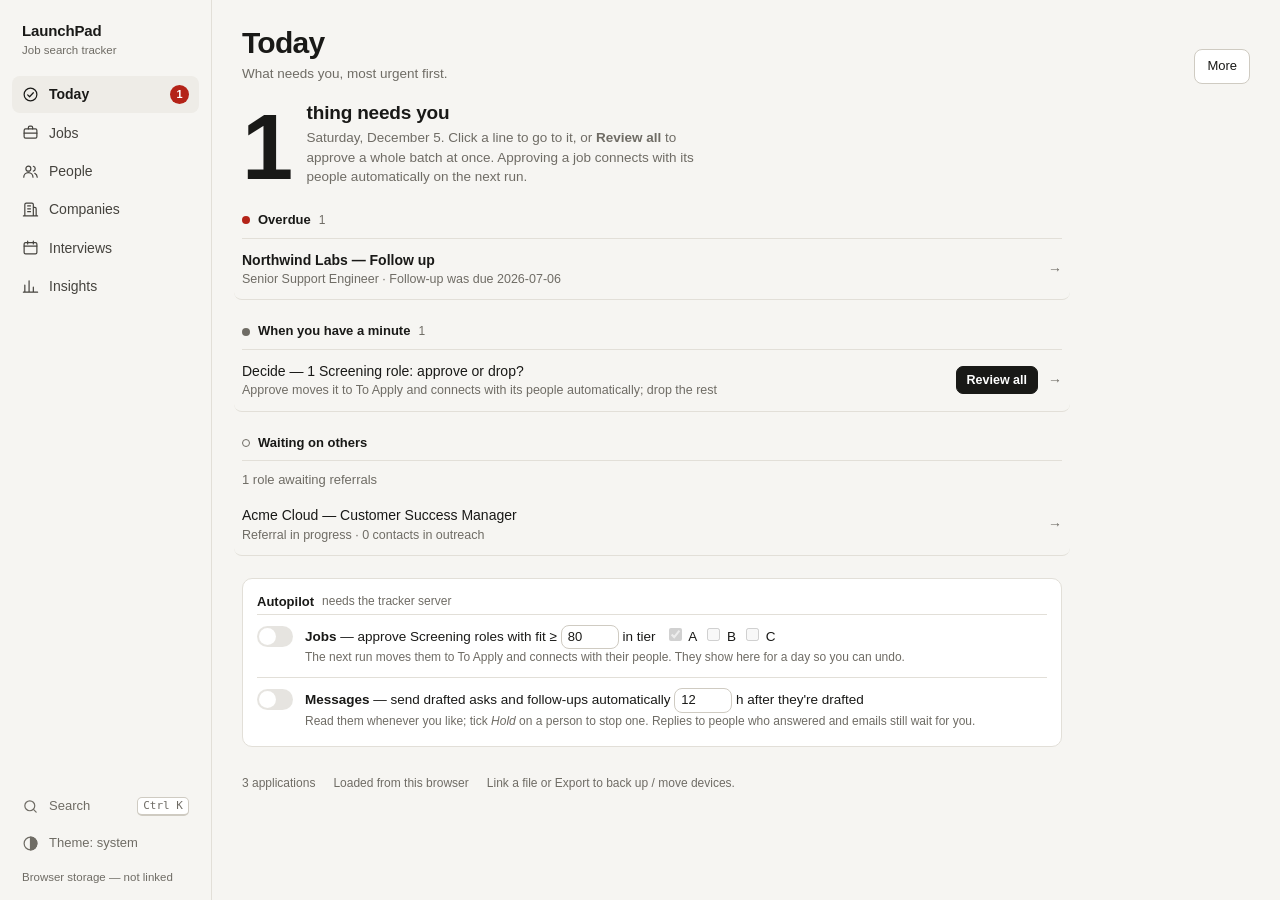
==== LaunchPad App/index.html @ 023d769c "LaunchPad: a job search command center A tracker for roles, people, companies and interviews that ru" ====
<!DOCTYPE html>
<html lang="en">
<head>
<meta charset="UTF-8">
<meta name="viewport" content="width=device-width, initial-scale=1.0, viewport-fit=cover">
<title>LaunchPad</title>
<script>/* Apply a chosen theme before the first paint; no choice means follow the system. */
try{var t=localStorage.getItem('launchpad_theme');if(t==='light'||t==='dark')document.documentElement.dataset.theme=t;}catch(e){}</script>
<link rel="stylesheet" href="app.css">
</head>
<body>
<div class="app">
<nav class="rail" aria-label="Screens">
  <div class="brand">LaunchPad<small>Job search tracker</small></div>
  <button class="navbtn" id="dm" onclick="setDataset('move')"><svg viewBox="0 0 24 24" aria-hidden="true"><circle cx="12" cy="12" r="9"/><path d="M8 12.5l2.7 2.7L16 9.5"/></svg><span class="lbl">Today</span><span class="navbadge" id="dmn"></span></button>
  <button class="navbtn" id="dj" onclick="setDataset('jobs')"><svg viewBox="0 0 24 24" aria-hidden="true"><rect x="3" y="7" width="18" height="13" rx="2"/><path d="M9 7V5a2 2 0 0 1 2-2h2a2 2 0 0 1 2 2v2M3 13h18"/></svg><span class="lbl">Jobs</span></button>
  <button class="navbtn" id="dp" onclick="setDataset('people')"><svg viewBox="0 0 24 24" aria-hidden="true"><circle cx="9" cy="8" r="3.5"/><path d="M2.5 20a6.5 6.5 0 0 1 13 0M16 4.6a3.5 3.5 0 0 1 0 6.8M18 14.5a6.5 6.5 0 0 1 3.5 5.5"/></svg><span class="lbl">People</span></button>
  <button class="navbtn" id="dc" onclick="setDataset('companies')"><svg viewBox="0 0 24 24" aria-hidden="true"><path d="M4 21V5a2 2 0 0 1 2-2h8a2 2 0 0 1 2 2v16M16 9h2a2 2 0 0 1 2 2v10M2 21h20M8 7h4M8 11h4M8 15h4"/></svg><span class="lbl">Companies</span></button>
  <button class="navbtn" id="dv" onclick="setDataset('interviews')"><svg viewBox="0 0 24 24" aria-hidden="true"><rect x="3" y="5" width="18" height="16" rx="2"/><path d="M3 10h18M8 3v4M16 3v4"/></svg><span class="lbl">Interviews</span></button>
  <button class="navbtn" id="di" onclick="setDataset('insights')"><svg viewBox="0 0 24 24" aria-hidden="true"><path d="M4 20V10M10 20V4M16 20v-7M22 20H2"/></svg><span class="lbl">Insights</span></button>
  <div class="railfoot">
    <button class="navbtn" onclick="Screens.openPalette()" title="Search jobs, people and companies, or run a command"><svg viewBox="0 0 24 24" aria-hidden="true"><circle cx="11" cy="11" r="7"/><path d="M20 20l-3.5-3.5"/></svg><span class="lbl">Search</span><kbd id="palkey">Ctrl K</kbd></button>
    <button class="navbtn" onclick="cycleTheme()" title="Switch between system, light and dark"><svg viewBox="0 0 24 24" aria-hidden="true"><circle cx="12" cy="12" r="9"/><path d="M12 3v18a9 9 0 0 0 0-18z" fill="currentColor"/></svg><span class="lbl" data-themelbl>Theme: system</span></button>
    <span id="filestat" class="filechip">Browser storage</span>
  </div>
</nav>
<main class="main">
  <header class="top">
    <div><h1 id="ptitle">Jobs</h1><p class="psub" id="psub"></p></div>
    <span class="spacer"></span>
    <div class="topact">
      <div class="seg" id="viewseg"><button id="vb" class="on" onclick="setView('board')">Board</button><button id="vt" onclick="setView('table')">Table</button></div>
      <button class="btn primary" id="btnAdd" onclick="addClicked()">+ Add job</button>
      <span class="menuwrap" id="morewrap"><button class="btn" id="btnMore" type="button" aria-haspopup="true">More</button>
        <div class="menu" id="moremenu">
          <button class="btn" onclick="Screens.openPalette()">Search everything</button>
          <button class="btn" onclick="cycleTheme()" data-themelbl>Theme: system</button>
          <button class="btn" id="btnExport" onclick="exportJSON()">Export jobs (JSON)</button>
          <button class="btn" id="btnImport" onclick="document.getElementById('imp').click()">Import jobs (JSON)</button>
          <button class="btn" id="btnCsv" onclick="exportCSV()">Export jobs (CSV)</button>
          <button class="btn" id="btnOpen" onclick="linkOpen()" style="display:none">Open file</button>
          <button class="btn" id="btnSaveAs" onclick="linkNew()" style="display:none">Save As file</button>
          <button class="btn" id="btnUnlink" onclick="unlinkFile()" style="display:none">Unlink</button>
          <button class="btn" id="btnReconnect" onclick="reconnect()" style="display:none">Reconnect</button>
        </div></span>
      <input type="file" id="imp" accept="application/json" class="hidden" onchange="importJSON(event)">
    </div>
  </header>
  <div class="kpis" id="kpis"></div>
  <div class="controls" id="controls">
    <input type="search" id="q" placeholder="Search company, role, notes…" oninput="render()">
    <select id="sf" onchange="render()"><option value="">All statuses</option></select>
    <label class="chk" id="lblHide"><input type="checkbox" id="sc" onchange="render()"> Hide closed &amp; won't-apply</label>
    <span class="colwrap" id="colwrap"><button class="btn" id="btnCols" type="button">Columns ▾</button><div class="colmenu" id="colmenu"></div></span>
  </div>
  <div id="ymove" class="view hidden"></div>
  <div id="board" class="view board"></div>
  <div id="table" class="view hidden"></div>
  <div id="people" class="view hidden"></div>
  <div id="companies" class="view hidden"></div>
  <div id="interviews" class="view hidden"></div>
  <div id="insights" class="view hidden"></div>
  <footer id="foot"></footer>
</main>
</div>

<!-- Job panel: details and actions for one job (filled by screens.js). -->
<div class="modal" id="jdrawer"><div class="sheet" id="jsheet"></div></div>

<div class="modal" id="modal">
  <div class="sheet">
    <div class="dhead"><div class="dt"><h2 id="mtitle">Edit job</h2></div><button class="xbtn" type="button" onclick="closeEdit()" aria-label="Close">×</button></div>
    <div class="grid" style="margin-top:14px">
      <div class="field"><label>Company *</label><input id="f_company"></div>
      <div class="field"><label>Role / Title</label><input id="f_role"></div>
      <div class="field"><label>Status</label><select id="f_status"></select></div>
      <div class="field"><label>Tier</label><select id="f_tier"><option value=""></option><option value="A">A — primary fit</option><option value="B">B — stretch</option><option value="C">C — strong IC target</option></select></div>
      <div class="field"><label>Arrangement</label><select id="f_arrangement"><option>Remote</option><option>Hybrid</option><option>Onsite</option><option value=""></option></select></div>
      <div class="field"><label>Location</label><input id="f_location"></div>
      <div class="field"><label>Salary range</label><input id="f_salary"></div>
      <div class="field"><label>Excitement (1–5)</label><select id="f_excitement"><option value=""></option><option>1</option><option>2</option><option>3</option><option>4</option><option>5</option></select></div>
      <div class="field"><label>Date applied</label><input id="f_dateApplied" type="date"></div>
      <div class="field"><label>Next follow-up</label><input id="f_nextFollowup" type="date"></div>
      <div class="field"><label>Last contact</label><input id="f_lastContact" type="date"></div>
      <div class="field"><label>Contact / recruiter</label><input id="f_contact"></div>
      <div class="field"><label>Resume version</label><input id="f_resumeVersion"></div>
      <div class="field"><label>Cover letter?</label><select id="f_coverLetter"><option value=""></option><option>Yes</option><option>No</option><option>N/A</option></select></div>
      <div class="field"><label>Source</label><input id="f_source"></div>
      <div class="field full"><label>Posting URL</label><input id="f_url" placeholder="https://…"></div>
      <div class="field full"><label>Notes</label><textarea id="f_notes"></textarea></div>
      <div class="field full"><label>Documents</label>
        <div class="docrow" id="docctrl"></div>
        <input id="f_resumeLink" placeholder="Résumé link or file path (optional)">
        <input id="f_coverLink" placeholder="Cover letter link or file path (optional)" style="margin-top:8px">
      </div>
    </div>
    <div class="foot">
      <button class="btn danger" id="delbtn" onclick="deleteCurrent()">Delete</button>
      <div style="display:flex;gap:8px">
        <button class="btn" onclick="closeEdit()">Cancel</button>
        <button class="btn primary" onclick="saveEdit()">Save</button>
      </div>
    </div>
  </div>
</div>

<div id="pal"><div class="palbox"><input id="palq" placeholder="Search jobs, people, companies, or type a command" autocomplete="off" aria-label="Search">
  <div class="pallist" id="pallist"></div>
  <div class="palfoot"><span><kbd>↑</kbd> <kbd>↓</kbd> move</span><span><kbd>Enter</kbd> open</span><span><kbd>Esc</kbd> close</span></div></div></div>

<script>
/* Requests to our own server always use a clean address. If the page was opened with the login
   in the URL (https://user:password@host/), browsers refuse relative fetches outright, which
   used to drop the page silently into browser-only mode with the demo rows. */
(function(){
  const base=location.origin+location.pathname.replace(/[^/]*$/,'');
  const nativeFetch=window.fetch.bind(window);
  window.fetch=(url,opts)=>nativeFetch(typeof url==='string'&&!/^[a-z][a-z0-9+.-]*:/i.test(url)&&!url.startsWith('/')?base+url:url,opts);
})();
const SEED = [
  {
    "id": "demo-1",
    "company": "Acme Cloud",
    "role": "Customer Success Manager",
    "location": "Remote (US)",
    "arrangement": "Remote",
    "url": "https://example.com/jobs/acme-csm",
    "salary": "$120–150k",
    "excitement": "4",
    "status": "To Apply",
    "dateApplied": "",
    "nextFollowup": "",
    "lastContact": "",
    "contact": "",
    "source": "Demo data",
    "resumeVersion": "",
    "coverLetter": "",
    "notes": "Demo row — edit or delete me. Add your own with + Add."
  },
  {
    "id": "demo-2",
    "company": "Northwind Labs",
    "role": "Senior Support Engineer",
    "location": "Remote (US)",
    "arrangement": "Remote",
    "url": "https://example.com/jobs/northwind-sse",
    "salary": "$130–160k",
    "excitement": "5",
    "status": "Applied",
    "dateApplied": "2026-06-25",
    "nextFollowup": "2026-07-06",
    "lastContact": "2026-06-25",
    "contact": "recruiting@example.com",
    "source": "Demo data",
    "resumeVersion": "v2",
    "coverLetter": "Yes",
    "notes": "Demo row — shows how an applied role looks."
  },
  {
    "id": "demo-3",
    "company": "Globex",
    "role": "Director of Support",
    "location": "Hybrid — Denver, CO",
    "arrangement": "Hybrid",
    "url": "https://example.com/jobs/globex-dos",
    "salary": "$160–190k",
    "excitement": "3",
    "status": "Screening",
    "dateApplied": "",
    "nextFollowup": "",
    "lastContact": "",
    "contact": "",
    "source": "Demo data",
    "resumeVersion": "",
    "coverLetter": "",
    "notes": "Demo row — new finds land in Screening."
  }
];
const KEY = 'launchpad_v1';

const STAGES=[
 {key:'Screening',    match:['Screening','Researching'],            primary:'Screening'},
 {key:'To Apply',     match:['To Apply'],                           primary:'To Apply'},
 {key:'Applied',      match:['Applied'],                            primary:'Applied'},
 {key:'Phone Screen', match:['Phone Screen'],                       primary:'Phone Screen'},
 {key:'Interviewing', match:['Interviewing','Take-home','Final Round'], primary:'Interviewing'},
 {key:'Offer',        match:['Offer','Accepted'],                   primary:'Offer'},
 {key:'Closed',       match:['Rejected','Withdrawn','Ghosted'],     primary:'Rejected', hide:true},
 {key:"Won't Apply",  match:["Won't Apply"],                        primary:"Won't Apply", hide:true},
];
const ALL_STATUSES=['Researching','Screening','To Apply','Applied','Phone Screen','Interviewing','Take-home','Final Round','Offer','Accepted','Rejected','Withdrawn','Ghosted',"Won't Apply"];
const TONE={"Researching":"grey","Screening":"grey","To Apply":"amber","Applied":"blue","Phone Screen":"blue","Interviewing":"violet","Take-home":"violet","Final Round":"violet","Offer":"green","Accepted":"green","Rejected":"red","Withdrawn":"grey","Ghosted":"grey","Won't Apply":"grey"};
const HIDDEN=['Rejected','Withdrawn','Ghosted',"Won't Apply"];
const today=new Date().toISOString().slice(0,10);
// Closed cards get a dateClosed (cleanup.py archives them 30 days later); reopening clears it.
function stampClosed(a){if(!a)return;
  if(HIDDEN.includes(a.status)){if(!a.dateClosed)a.dateClosed=today;}
  else{delete a.dateClosed;delete a.autoClosed;}}
function stampApplied(a){ // when a card lands in Applied, stamp the date + a 7-day follow-up
  if(!a||a.status!=='Applied')return;
  if(!a.dateApplied)a.dateApplied=today;
  if(!a.nextFollowup){const d=new Date(a.dateApplied+'T12:00:00');d.setDate(d.getDate()+7);a.nextFollowup=d.toISOString().slice(0,10);}
}

let state={apps:[]};
let view='board', dataset='jobs', sortKey=null, sortDir=1, editingId=null;
let companyOpen=''; // the company page shown on Companies, or '' for the list
let editFrom=null;  // the job panel to return to when the form closes
let collapsedCols=new Set(), hiddenCols=new Set();
function loadColPrefs(){
  try{collapsedCols=new Set(JSON.parse(localStorage.getItem('launchpad_collapsed_cols')||'[]'));}catch(e){collapsedCols=new Set();}
  try{hiddenCols=new Set(JSON.parse(localStorage.getItem('launchpad_hidden_cols')||'[]'));}catch(e){hiddenCols=new Set();}
}
function saveColPrefs(){try{localStorage.setItem('launchpad_collapsed_cols',JSON.stringify([...collapsedCols]));localStorage.setItem('launchpad_hidden_cols',JSON.stringify([...hiddenCols]));}catch(e){}}
function toggleCollapse(key){if(collapsedCols.has(key))collapsedCols.delete(key);else collapsedCols.add(key);saveColPrefs();renderBoard(visible(state.apps));}
function toggleHidden(key){if(hiddenCols.has(key))hiddenCols.delete(key);else hiddenCols.add(key);saveColPrefs();render();}
function resetCols(){collapsedCols.clear();hiddenCols.clear();saveColPrefs();buildColMenu();render();}
function buildColMenu(){
  const m=document.getElementById('colmenu');if(!m)return;
  let h='<div class="cm-hint">Show / hide columns</div>';
  STAGES.forEach((s,i)=>{const shown=!hiddenCols.has(s.key);
    h+=`<label class="cm-row"><input type="checkbox" ${shown?'checked':''} data-vis="${i}"><span style="flex:1">${esc(s.key)}</span></label>`;});
  h+='<div class="cm-foot"><span class="minibtn" id="cmReset">Reset columns</span><span class="minibtn" id="cmClose">Done</span></div>';
  m.innerHTML=h;
  m.querySelectorAll('input[data-vis]').forEach(cb=>cb.addEventListener('change',()=>toggleHidden(STAGES[+cb.dataset.vis].key)));
  document.getElementById('cmReset').addEventListener('click',resetCols);
  document.getElementById('cmClose').addEventListener('click',()=>m.classList.remove('show'));
}

function uid(){return 'app-'+Date.now().toString(36)+Math.random().toString(36).slice(2,6);}
function load(){
  let raw=null; try{raw=localStorage.getItem(KEY);}catch(e){}
  if(raw){try{state.apps=JSON.parse(raw);}catch(e){state.apps=structuredClone(SEED);}}
  else{state.apps=structuredClone(SEED);}
  state.apps.forEach(a=>{if(!a.id)a.id=uid();});
}
function cacheLocal(){try{localStorage.setItem(KEY,JSON.stringify(state.apps));}catch(e){}}
let jobsSavedAt=null; // shown in the footer; only a real save updates it
function save(){cacheLocal();jobsSavedAt=new Date();stamp();if(serverMode){persistServer();}else{persistFile();}}
function stamp(){const f=document.getElementById('foot');const n=state.apps.length;
  const target=serverMode?'data.json':usingFile&&fileHandle?fileHandle.name:'this browser';
  const where=jobsSavedAt?`Saved to ${target} · ${jobsSavedAt.toLocaleString()}`:`Loaded from ${target}`;
  const tip=serverMode?'Server owns the file · rolling backups in Data/backups/.':usingFile?'Backed by a file on disk.':'Link a file or Export to back up / move devices.';
  f.innerHTML=`<span>${n} application${n===1?'':'s'}</span><span>${where}</span><span>${tip}</span>`;}

/* ---------- Local server sync (server.py) ----------
   When the app is served by server.py, the server owns data.json:
   reads on load, atomic writes on every change, rolling backups.
   Detected via /health; when absent (file://, GitHub Pages) the app
   falls back to the File System Access API / localStorage below. */
let serverMode=false, srvWriting=false, srvPending=false, dataRevision='';
let serverLoadError=''; // set when the tracker server is there but our data couldn't be loaded
async function initServerSync(){
  try{
    const h=await fetch('health',{cache:'no-store'});if(!h.ok)return false;
    const hj=await h.json();if(!hj.ok)return false;
    // From here on a tracker server is definitely there, so a failure is an error to show,
    // never a reason to fall back to the demo rows.
    serverLoadError='could not reach the server';
    const r=await fetch('data.json',{cache:'no-store'});
    if(!r.ok){serverLoadError=r.status===401?'you are signed out; reload to sign in':'the server answered HTTP '+r.status;return false;}
    const data=await r.json();if(!Array.isArray(data)){serverLoadError='the server sent unexpected data';return false;}
    serverLoadError='';
    dataRevision=r.headers.get('X-Data-Revision')||'';
    serverMode=true;state.apps=data;state.apps.forEach(a=>{if(!a.id)a.id=uid();});
    cacheLocal();loadAutopilot();return true;
  }catch(e){return false;}
}
async function persistServer(){
  if(!serverMode)return;
  if(srvWriting){srvPending=true;return;}
  srvWriting=true;
  try{
    const r=await fetch('save',{method:'POST',headers:{'Content-Type':'application/json','X-Base-Revision':dataRevision},body:JSON.stringify(state.apps)});
    const j=await r.json().catch(()=>({}));
    if(r.status===409){
      // Someone else saved first (a Claude run, another tab, or the copy on GitHub).
      srvWriting=false;srvPending=false;
      await reloadFromServer();
      toast('Jobs changed elsewhere (a Claude run or another device?) — reloaded the latest. Please redo your last change.');
      return;
    }
    if(!r.ok)throw new Error('HTTP '+r.status);
    if(j.revision)dataRevision=j.revision;
    if(j.syncWarning)toast('⚠ Saved here, but not yet to GitHub — it will retry on the next save.');
  }catch(e){
    toast('⚠ Save to data.json failed — edits are cached in this browser only. Is the tracker server running?');
  }
  srvWriting=false;
  if(srvPending){srvPending=false;persistServer();}
}
/* Re-read data.json if it changed since we loaded it — on a 409, and when the
   tab comes back into view, so a tab left open picks up a scrub or reply check
   that ran meanwhile (and, on a hosted copy, saves from other devices). */
async function reloadFromServer(){
  if(!serverMode)return;
  try{
    const r=await fetch('data.json',{cache:'no-store'});if(!r.ok)return;
    const rev=r.headers.get('X-Data-Revision')||'';
    if(rev&&rev===dataRevision)return;
    const data=await r.json();if(!Array.isArray(data))return;
    dataRevision=rev;state.apps=data;state.apps.forEach(a=>{if(!a.id)a.id=uid();});
    cacheLocal();initFilters();render();
  }catch(e){}
}
function maybeReloadJobs(){if(serverMode&&!srvWriting&&!srvPending&&!editingId)reloadFromServer();}
document.addEventListener('visibilitychange',()=>{if(document.visibilityState==='visible')maybeReloadJobs();});
window.addEventListener('focus',maybeReloadJobs);
/* The server can open links and show files only on the computer it runs on. On a hosted
   copy (e.g. Render) the browser opens links itself, and documents are downloaded instead. */
const localServer=['localhost','127.0.0.1','[::1]'].includes(location.hostname);
function openExternal(url){
  if(serverMode&&localServer){fetch('open?url='+encodeURIComponent(url)).then(r=>{if(!r.ok)window.open(url,'_blank');}).catch(()=>window.open(url,'_blank'));}
  else{window.open(url,'_blank');}
}
/* In server mode send job links to the default browser (on a hosted copy: a new tab). */
document.addEventListener('click',e=>{
  if(!serverMode)return;
  const a=e.target.closest('a[href^="http"]');
  if(!a)return;
  e.preventDefault();openExternal(a.href);
});

/* ---------- File System Access: durable, portable storage ---------- */
const supportsFS = 'showOpenFilePicker' in window;
const FT=[{description:'Tracker data (JSON)',accept:{'application/json':['.json']}}];
let fileHandle=null, usingFile=false, writing=false, pendingWrite=false, toastT=null;

function idb(){return new Promise((res,rej)=>{const r=indexedDB.open('launchpad_fs',1);r.onupgradeneeded=()=>r.result.createObjectStore('kv');r.onsuccess=()=>res(r.result);r.onerror=()=>rej(r.error);});}
async function idbSet(k,v){const db=await idb();return new Promise((res,rej)=>{const t=db.transaction('kv','readwrite');t.objectStore('kv').put(v,k);t.oncomplete=()=>res();t.onerror=()=>rej(t.error);});}
async function idbGet(k){const db=await idb();return new Promise((res,rej)=>{const t=db.transaction('kv','readonly');const q=t.objectStore('kv').get(k);q.onsuccess=()=>res(q.result);q.onerror=()=>rej(q.error);});}
async function idbDel(k){const db=await idb();return new Promise((res)=>{const t=db.transaction('kv','readwrite');t.objectStore('kv').delete(k);t.oncomplete=()=>res();});}

function toast(msg,ms){let t=document.getElementById('toast');if(!t){t=document.createElement('div');t.id='toast';document.body.appendChild(t);}t.textContent=msg;t.className='show';clearTimeout(toastT);toastT=setTimeout(()=>t.className='',ms||2800);}

async function useHandle(h){fileHandle=h;usingFile=true;try{await idbSet('handle',h);}catch(e){}updateFileStatus();}
async function loadFromFile(){const f=await fileHandle.getFile();const txt=await f.text();
  if(txt.trim()){const data=JSON.parse(txt);if(Array.isArray(data)){state.apps=data;state.apps.forEach(a=>{if(!a.id)a.id=uid();});cacheLocal();}}
  stamp();updateFileStatus();}
async function writeToFile(){if(!fileHandle)return;const w=await fileHandle.createWritable();await w.write(JSON.stringify(state.apps,null,2));await w.close();stamp();updateFileStatus();}
async function persistFile(){if(!usingFile||!fileHandle)return;if(writing){pendingWrite=true;return;}writing=true;
  try{await writeToFile();}catch(e){usingFile=false;updateFileStatus();alert('Lost write access to the data file (permission may have been revoked). Switched to browser storage — use “Open file” to relink.');}
  writing=false;if(pendingWrite){pendingWrite=false;persistFile();}}

async function linkOpen(){try{const [h]=await window.showOpenFilePicker({types:FT,multiple:false});await useHandle(h);await loadFromFile();render();toast('Linked '+h.name+' — changes now save to this file.');}catch(e){if(e.name!=='AbortError')alert('Could not open file: '+e.message);}}
async function linkNew(){try{const h=await window.showSaveFilePicker({suggestedName:'launchpad-data.json',types:FT});await useHandle(h);await writeToFile();render();toast('Created '+h.name+' — changes now save to this file.');}catch(e){if(e.name!=='AbortError')alert('Could not create file: '+e.message);}}
async function unlinkFile(){const n=fileHandle&&fileHandle.name;usingFile=false;fileHandle=null;try{await idbDel('handle');}catch(e){}updateFileStatus();stamp();toast((n||'File')+' unlinked — now using browser storage.');}
async function reconnect(){if(!fileHandle)return;let p='denied';try{p=await fileHandle.requestPermission({mode:'readwrite'});}catch(e){}
  if(p==='granted'){usingFile=true;try{await loadFromFile();render();toast('Reconnected '+fileHandle.name+'.');}catch(e){usingFile=false;}updateFileStatus();}
  else{alert('Permission denied — staying on browser storage.');}}

function updateFileStatus(mode){
  const chip=document.getElementById('filestat');if(!chip)return;
  const bOpen=document.getElementById('btnOpen'),bSave=document.getElementById('btnSaveAs'),bRe=document.getElementById('btnReconnect'),bUn=document.getElementById('btnUnlink');
  if(serverMode){chip.textContent='data.json · synced with the server';chip.className='filechip ok';
    bOpen.style.display='none';bSave.style.display='none';bRe.style.display='none';bUn.style.display='none';return;}
  if(supportsFS){bOpen.style.display='';bSave.style.display='';}
  bRe.style.display='none';bUn.style.display='none';
  if(!supportsFS){chip.textContent='Browser storage (this browser only)';chip.className='filechip';return;}
  if(usingFile&&fileHandle){chip.textContent=fileHandle.name+' · file-synced';chip.className='filechip ok';bUn.style.display='';}
  else if(mode==='needs'&&fileHandle){chip.textContent=fileHandle.name+' · needs reconnect';chip.className='filechip warn';bRe.style.display='';bRe.textContent='Reconnect '+fileHandle.name;}
  else{chip.textContent='Browser storage — not linked';chip.className='filechip';}
}
async function initFileSync(){
  if(!supportsFS){updateFileStatus();return;}
  let h=null;try{h=await idbGet('handle');}catch(e){}
  if(!h){updateFileStatus();return;}
  fileHandle=h;
  let perm='prompt';try{perm=await h.queryPermission({mode:'readwrite'});}catch(e){}
  if(perm==='granted'){usingFile=true;try{await loadFromFile();render();}catch(e){usingFile=false;}updateFileStatus();}
  else{updateFileStatus('needs');}
}

function esc(s){return (s||'').replace(/[&<>"]/g,c=>({"&":"&amp;","<":"&lt;",">":"&gt;","\"":"&quot;"}[c]));}
function pill(s){return `<span class="pill t-${TONE[s]||'grey'}">${esc(s)}</span>`;}
function stageOf(s){for(const st of STAGES){if(st.match.includes(s))return st.key;}return 'Screening';}
function dueClass(d){return d&&d<=today?'due':'';}

// One switch for the screen and, on Jobs and People, one for the layout (Board | Table).
const SCREENS={
  move:['Today','What needs you, most urgent first.'],
  jobs:['Jobs','Every role you are tracking, from first look to offer.'],
  people:['People','Who can refer you, and where each conversation stands.'],
  companies:['Companies','Each company with its roles, its people and the next step.'],
  interviews:['Interviews','Rounds coming up, rounds to schedule, and how past ones went.'],
  insights:['Insights','']};
const NAV=[['dm','move'],['dj','jobs'],['dp','people'],['dc','companies'],['dv','interviews'],['di','insights']];
function applyChrome(){const P=dataset==='people',J=dataset==='jobs',C=dataset==='companies';
  NAV.forEach(([id,d])=>{const b=document.getElementById(id);b.classList.toggle('on',dataset===d);if(dataset===d)b.setAttribute('aria-current','page');else b.removeAttribute('aria-current');});
  document.getElementById('ptitle').textContent=SCREENS[dataset][0];
  document.getElementById('psub').textContent=SCREENS[dataset][1];
  document.title=SCREENS[dataset][0]+' · LaunchPad';
  const show=(id,on)=>document.getElementById(id).classList.toggle('hidden',!on);
  show('ymove',dataset==='move');show('insights',dataset==='insights');show('companies',C);show('interviews',dataset==='interviews');
  show('board',J&&view==='board');show('table',J&&view==='table');show('people',P);
  // Search works on Jobs, People and the Companies list; the other screens are plain pages.
  document.getElementById('controls').style.display=(J||P||(C&&!companyOpen))?'':'none';
  document.getElementById('viewseg').style.display=(J||P)?'':'none';
  document.getElementById('vb').classList.toggle('on',view==='board');document.getElementById('vt').classList.toggle('on',view==='table');
  const showCols=J&&view==='board';const cw=document.getElementById('colwrap');if(cw){cw.style.display=showCols?'':'none';if(!showCols)document.getElementById('colmenu').classList.remove('show');}
  // Job-only controls act on data.json, so they're hidden elsewhere (People has its own stat cards).
  ['kpis','sf','lblHide'].forEach(id=>{document.getElementById(id).style.display=J?'':'none';});
  // Add belongs to the two boards and Interviews; elsewhere `n` and the palette still add a job.
  const add=document.getElementById('btnAdd');add.textContent=P?'+ Add person':dataset==='interviews'?'+ Add interview':'+ Add job';add.style.display=(J||P||dataset==='interviews')?'':'none';
  document.getElementById('q').placeholder=P?'Search people…':C?'Search companies…':'Search company, role, notes…';
  if(!P){stamp();updateFileStatus();}
  writeHash();}
// The URL remembers the screen and its layout (#jobs, #people/table, #companies/<name>…),
// so a refresh, bookmark or new tab opens the same screen. With no hash the tracker opens on Today.
function readHash(){const raw=location.hash.slice(1),i=raw.indexOf('/'),d=i<0?raw:raw.slice(0,i),v=i<0?'':raw.slice(i+1);
  dataset=SCREENS[d]?d:(raw?'jobs':'move');companyOpen='';
  if(dataset==='companies'){try{companyOpen=decodeURIComponent(v);}catch(e){}}
  else view=v==='table'?'table':'board';}
function writeHash(){const tail=dataset==='companies'?(companyOpen?'/'+encodeURIComponent(companyOpen):''):(view==='table'&&(dataset==='jobs'||dataset==='people')?'/table':'');
  const h='#'+dataset+tail;if(location.hash!==h)history.replaceState(null,'',h);}
window.addEventListener('hashchange',()=>{const d=dataset;readHash();const nd=dataset;dataset=d;if(nd!==d)setDataset(nd,true);else{applyChrome();render();}});
function setView(v){view=v;applyChrome();render();}
// Each screen keeps its own search text, so a jobs search doesn't silently filter people.
const searchByDataset={};
function setDataset(d,keepCompany){const q=document.getElementById('q');searchByDataset[dataset]=q.value;if(!keepCompany)companyOpen='';dataset=d;q.value=searchByDataset[d]||'';applyChrome();render();window.scrollTo(0,0);}
function addClicked(){if(dataset==='people'&&window.People)People.openAdd();else if(dataset==='interviews'&&window.Screens)Screens.addInterview();else openEdit(null);}

function initFilters(){const sel=document.getElementById('sf');const cur=sel.value;
  sel.innerHTML='<option value="">All statuses</option>'+ALL_STATUSES.map(s=>`<option ${s===cur?'selected':''}>${s}</option>`).join('');}

function visible(list){const q=document.getElementById('q').value.toLowerCase();const sf=document.getElementById('sf').value;const hide=document.getElementById('sc').checked;
  return list.filter(a=>{
    if(hide&&HIDDEN.includes(a.status))return false;
    if(sf&&a.status!==sf)return false;
    if(q&&!(`${a.company} ${a.role} ${a.notes}`.toLowerCase().includes(q)))return false;
    return true;});}

function kpis(list){const c=s=>list.filter(a=>a.status===s).length;
  const screening=c('Screening')+c('Researching');
  const toapply=c('To Apply');
  const applied=['Applied','Phone Screen','Interviewing','Take-home','Final Round','Offer','Accepted'].reduce((n,s)=>n+c(s),0);
  const inproc=c('Phone Screen')+c('Interviewing')+c('Take-home')+c('Final Round');
  const offers=c('Offer')+c('Accepted');
  const due=list.filter(a=>a.nextFollowup&&a.nextFollowup<=today&&!HIDDEN.includes(a.status)&&a.status!=='Accepted').length;
  const k=[['Tracked',list.length],['Screening',screening],['To apply',toapply],['Applied',applied],['In process',inproc],['Offers',offers],['Follow-ups due',due]];
  document.getElementById('kpis').innerHTML=k.map(x=>`<div class="kpi"><div class="n">${x[1]}</div><div class="l">${x[0]}</div></div>`).join('');}


const TIER_TITLE={A:'Tier A — primary fit',B:'Tier B — stretch (flagged)',C:'Tier C — strong IC target'};
function tierOf(a){return a.tier||((/Tier\s*([ABC])\b/.exec(a.notes||'')||[])[1]||'');}
function tierBadge(a){const t=tierOf(a);return t?`<span class="tierb tier-${t}" title="${TIER_TITLE[t]}">Tier ${t}</span>`:'';}
/* ---------- "Your move" (rules in your-move.js) ---------- */
function ymContacts(){return window.People&&People.list?People.list():[];}
function ymDays(){return window.People&&People.followupDays?People.followupDays():6;}
function ymJob(a){return window.YourMove?YourMove.forJob(a,ymContacts(),today,ymDays(),window.AUTOPILOT):null;}
/* Autopilot switches (Data/autopilot.json via the server). Off until you switch them on. */
window.AUTOPILOT=null;let apRevision='';
async function loadAutopilot(){try{const r=await fetch('autopilot.json',{cache:'no-store'});if(!r.ok)return;
  window.AUTOPILOT=await r.json();apRevision=r.headers.get('X-Autopilot-Revision')||'';render();}catch(e){}}
async function saveAutopilot(){if(!serverMode||!window.AUTOPILOT)return;
  try{const r=await fetch('save-autopilot',{method:'POST',headers:{'Content-Type':'application/json','X-Base-Revision':apRevision},body:JSON.stringify(window.AUTOPILOT)});
    const j=await r.json().catch(()=>({}));
    if(r.status===409){await loadAutopilot();toast('Autopilot settings changed elsewhere — reloaded. Please redo your change.');return;}
    if(!r.ok)throw new Error(j.error||('HTTP '+r.status));
    if(j.revision)apRevision=j.revision;if(j.autopilot)window.AUTOPILOT=j.autopilot;
    toast('Autopilot saved');}
  catch(e){toast('⚠ Could not save autopilot: '+e.message);}
  render();}
function autopilotCard(){const ap=YourMove.autopilot(window.AUTOPILOT),dis=serverMode&&window.AUTOPILOT?'':' disabled';
  const tier=t=>`<label class="aptier"><input type="checkbox" data-ap="tier" value="${t}"${ap.jobs.tiers.includes(t)?' checked':''}${dis}> ${t}</label>`;
  return `<section class="ymsec apcard"><h3>Autopilot <span class="apsub">${dis?'needs the tracker server':'fewer approvals: decide the rule once, veto exceptions'}</span></h3>
  <div class="aprow"><label class="apsw"><input type="checkbox" data-ap="jobs"${ap.jobs.enabled?' checked':''}${dis}><span></span></label>
    <div><strong>Jobs</strong> — approve Screening roles with fit ≥ <input type="number" min="50" max="100" step="5" data-ap="minFit" value="${ap.jobs.minFit}"${dis}> in tier ${tier('A')}${tier('B')}${tier('C')}
    <div class="apsub">The next run moves them to To Apply and connects with their people. They show here for a day so you can undo.</div></div></div>
  <div class="aprow"><label class="apsw"><input type="checkbox" data-ap="messages"${ap.messages.enabled?' checked':''}${dis}><span></span></label>
    <div><strong>Messages</strong> — send drafted asks and follow-ups automatically <input type="number" min="0" max="72" step="1" data-ap="holdHours" value="${ap.messages.holdHours}"${dis}> h after they're drafted
    <div class="apsub">Read them whenever you like; tick <em>Hold</em> on a person to stop one. Replies to people who answered and emails still wait for you.</div></div></div>
  </section>`;}
document.addEventListener('change',e=>{const t=e.target.closest&&e.target.closest('[data-ap]');if(!t||!window.AUTOPILOT)return;
  const ap=window.AUTOPILOT=YourMove.autopilot(window.AUTOPILOT),k=t.dataset.ap;
  if(k==='jobs')ap.jobs.enabled=t.checked;
  else if(k==='messages')ap.messages.enabled=t.checked;
  else if(k==='minFit')ap.jobs.minFit=Math.max(50,Math.min(100,parseInt(t.value)||80));
  else if(k==='holdHours')ap.messages.holdHours=Math.max(0,Math.min(72,parseInt(t.value)||0));
  else if(k==='tier')ap.jobs.tiers=['A','B','C'].filter(x=>x===t.value?t.checked:ap.jobs.tiers.includes(x));
  saveAutopilot();});
/* Bulk review: one list, one click, instead of approving cards one by one. */
let ymOpen='';
function bulkJobs(){return state.apps.filter(a=>(a.status==='Screening'||a.status==='Researching')&&!YourMove.autoApproveJob(a,window.AUTOPILOT))
  .sort((x,y)=>(parseInt(y.fitScore)||0)-(parseInt(x.fitScore)||0));}
function bulkMsgs(){return ymContacts().filter(c=>{const m=YourMove.forContact(c,state.apps,window.AUTOPILOT);return m&&m.verb==='Approve message';});}
function bulkPanel(kind){
  if(kind==='jobs'){const js=bulkJobs(),cs=ymContacts();
    const rows=js.map(a=>{const n=cs.filter(c=>(c.stage==='Found'||c.stage==='Queued')&&((c.appIds||[]).includes(a.id)||(!(c.appIds||[]).length&&c.company===a.company))).length;
      const pre=(parseInt(a.fitScore)||0)>=80||/recommended/i.test(a.notes||'');
      return `<label class="bkrow"><input type="checkbox" data-bk="${a.id}"${pre?' checked':''}><span class="bkmain"><strong>${esc(a.company)}</strong> — ${esc(a.role)} ${tierBadge(a)}
        <span class="bksub">fit ${esc(a.fitScore||'?')} · ${esc(a.location||'')}${n?' · '+n+' to connect':''}${/recommended/i.test(a.notes||'')?' · recommended':''}</span></span></label>`;}).join('');
    return `<div class="bkpanel" data-kind="jobs"><div class="bkbar"><span class="bkall" data-bkall="1">Select all</span> · <span class="bkall" data-bkall="0">none</span></div>${rows}
      <div class="bkbtns"><span class="minibtn go" data-bkdo="approve">✓ Approve selected → To Apply</span><span class="minibtn" data-bkdo="drop">✗ Drop selected</span></div></div>`;}
  const ms=bulkMsgs();
  const rows=ms.map(c=>`<label class="bkrow"><input type="checkbox" data-bk="${esc(c.id)}" checked><span class="bkmain"><strong>${esc(c.name)}</strong> · ${esc(c.company)} <span class="bksub">${esc(c.relation||'')}</span>
    <span class="bkmsg">${esc(c.askMessage)}</span></span></label>`).join('');
  return `<div class="bkpanel" data-kind="msgs"><div class="bkbar"><span class="bkall" data-bkall="1">Select all</span> · <span class="bkall" data-bkall="0">none</span> · untick any you want to hold back</div>${rows}
    <div class="bkbtns"><span class="minibtn go" data-bkdo="approve">✓ Approve selected messages</span></div></div>`;}
function bulkDo(panel,action){const ids=[...panel.querySelectorAll('[data-bk]:checked')].map(x=>x.dataset.bk);
  if(!ids.length){toast('Nothing selected');return;}
  if(panel.dataset.kind==='jobs'){const to=action==='approve'?'To Apply':"Won't Apply";
    ids.forEach(id=>{const a=state.apps.find(x=>x.id===id);if(a){a.status=to;stampApplied(a);stampClosed(a);}});
    save();ymOpen='';render();
    toast(ids.length+(ids.length===1?' role':' roles')+' → '+to+(to==='To Apply'?' · their people get connection requests on the next run':''));return;}
  let n=0;ymContacts().forEach(c=>{if(ids.includes(c.id)&&window.PeopleCore&&PeopleCore.canApproveAsk(c)){c.askApproved=true;n++;}});
  if(window.People&&People.commit)People.commit();ymOpen='';render();
  toast(n+(n===1?' message':' messages')+' approved · they go out on the next run');}
document.addEventListener('click',e=>{const t=e.target;if(!t.closest)return;
  const open=t.closest('[data-bkopen]');if(open){e.stopPropagation();ymOpen=ymOpen===open.dataset.bkopen?'':open.dataset.bkopen;renderYourMove();return;}
  const all=t.closest('[data-bkall]');if(all){all.closest('.bkpanel').querySelectorAll('[data-bk]').forEach(x=>x.checked=all.dataset.bkall==='1');return;}
  const d=t.closest('[data-bkdo]');if(d)bulkDo(d.closest('.bkpanel'),d.dataset.bkdo);},true);
function ymChip(m){if(!m)return '';return `<span class="ym ym-${m.level}" title="${esc(m.why)}">${esc(m.verb)}</span>`;}
// Count badge on the Today button (red + amber items only).
function ymCounts(){if(!window.YourMove)return;
  const s=YourMove.summary(state.apps,ymContacts(),today,ymDays(),window.AUTOPILOT);
  document.getElementById('dmn').textContent=s.count||''; // one per line on the screen, so grouped outreach counts once
}
// The "Your move" tab: everything that needs you, grouped by urgency. Rules live in your-move.js.
function renderYourMove(){const el=document.getElementById('ymove');if(!el||!window.YourMove)return;
  const cs=ymContacts();
  const s=YourMove.summary(state.apps,cs,today,ymDays(),window.AUTOPILOT);
  const byCo=verb=>{const m={};cs.forEach(c=>{const x=YourMove.forContact(c,state.apps,window.AUTOPILOT);if(x&&x.verb===verb)m[c.company]=(m[c.company]||0)+1;});
    return Object.keys(m).sort((a,b)=>m[b]-m[a]).map(k=>k+' '+m[k]).join(' · ');};
  const waitJobs=state.apps.map(a=>({a,m:ymJob(a)})).filter(x=>x.m&&x.m.level==='wait');
  const groups=[['red','Overdue'],['amber','Needs you'],['grey','When you have a minute']];
  const line=(l,i)=>{let sub=l.sub;
    if(l.target.type==='people'&&/Approve outreach/.test(l.text)){const m=byCo('Approve message');
      sub+=(m?' · '+m:'');}
    const bk=l.target.type==='screening'?'jobs':l.target.type==='people'&&/Approve outreach/.test(l.text)?'msgs':'';
    return `<div class="ymline ymline-${l.level}" data-ym="${i}"><span class="ymtext"><strong>${esc(l.text)}</strong><span class="ymsub">${esc(sub)}</span></span>`+
      (bk?`<span class="minibtn go" data-bkopen="${bk}">${ymOpen===bk?'Close':'Review all'}</span>`:'')+`<span class="ymgo">→</span></div>`+
      (bk&&ymOpen===bk?bulkPanel(bk):'');};
  let h='';
  if(!s.lines.length)h+=`<div class="ymempty">Nothing needs you right now.</div>`;
  groups.forEach(([lv,title])=>{const ls=s.lines.map((l,i)=>[l,i]).filter(([l])=>l.level===lv);
    if(ls.length)h+=`<section class="ymsec"><h3><i class="dot ${lv}"></i>${title} <span class="ct">${ls.length}</span></h3>${ls.map(([l,i])=>line(l,i)).join('')}</section>`;});
  if(waitJobs.length||s.waiting){
    h+=`<section class="ymsec ymsec-wait"><h3><i class="dot wait"></i>Waiting on others</h3>`+
      (s.waiting?`<div class="ymwait">${esc(s.waiting)}</div>`:'')+
      waitJobs.map(({a,m})=>`<div class="ymline ymline-wait" data-job="${a.id}"><span class="ymtext"><strong>${esc(a.company)} — ${esc(a.role)}</strong><span class="ymsub">${esc(m.verb)} · ${esc(m.why)}</span></span><span class="ymgo">→</span></div>`).join('')+
      `</section>`;}
  const n=s.count,day=new Date().toLocaleDateString(undefined,{weekday:'long',month:'long',day:'numeric'});
  const hero=`<div class="hero"><div class="big${n?'':' zero'}">${n}</div><div><div class="hl">${n===1?'thing needs you':'things need you'}</div><div class="hs">${esc(day)}. Click a line to go to it, or <strong>Review all</strong> to approve a whole batch at once. Approving a job connects with its people automatically on the next run.</div></div></div>`;
  el.innerHTML=`<div class="ympage">${hero}${h}${autopilotCard()}</div>`;
  el.querySelectorAll('[data-ym]').forEach(n=>n.addEventListener('click',()=>ymGo(s.lines[+n.dataset.ym].target)));
  el.querySelectorAll('[data-job]').forEach(n=>n.addEventListener('click',()=>ymGo({type:'job',id:n.dataset.job})));}
function ymGo(tg){
  if(tg.type==='people'){setDataset('people');return;}
  if(dataset!=='jobs')setDataset('jobs');
  if(tg.type==='autoapproved'){document.getElementById('sf').value='';document.getElementById('q').value='autopilot';if(view!=='board')setView('board');else render();return;}
  if(tg.type==='autoclosed'){document.getElementById('sf').value='';document.getElementById('sc').checked=false;document.getElementById('q').value='auto-closed';if(view!=='board')setView('board');else render();return;}
  if(tg.type==='screening'){document.getElementById('sf').value='Screening';if(view!=='board')setView('board');else render();return;}
  if(tg.type==='job'){document.getElementById('sf').value='';document.getElementById('q').value='';
    const a=state.apps.find(x=>x.id===tg.id);if(a){const st=stageOf(a.status);collapsedCols.delete(st);hiddenCols.delete(st);}
    if(view!=='board')setView('board');else render();
    const el=document.querySelector(`.cardx[data-id="${tg.id}"]`);if(el)el.scrollIntoView({block:'center',inline:'center'});
    if(window.Screens)Screens.openJob(tg.id);}}
/* Why a role scored what it did: six parts, 0-5 each, written by the search skills into
   fitBreakdown. Shown only when a card has them; fitScore stays the overall judgment. */
const FIT_PARTS=[['role','Role','The day-to-day work against your target titles'],['skills','Skills','Must-have skills your resume covers'],
  ['level','Level','Seniority and years asked against yours'],['pay','Pay','Stated pay against your floor (3 = not stated)'],
  ['location','Location','Arrangement and location against your thesis'],['posting','Posting','Is it real and fresh: date, requisition ID, reposts (3 = no signal)']];
function fitParts(a){const b=a.fitBreakdown;if(!b||typeof b!=='object')return '';
  const parts=FIT_PARTS.filter(([k])=>b[k]!==''&&b[k]!=null&&!isNaN(+b[k])).map(([k,l,t])=>{const n=Math.max(0,Math.min(5,+b[k]));
    return `<span class="fitp fitp-${n>=4?'hi':n>=3?'mid':'lo'}" title="${esc(t)}">${l} ${n}</span>`;});
  return parts.length?`<p class="fitrow"><span>Fit ${esc(String(a.fitScore||'?'))}, out of 5 each:</span>${parts.join('')}</p>`:'';}
function fitCls(v){const n=parseInt(v)||0;return n>=85?'fit-hi':n>=70?'fit-mid':'fit-lo';}
/* ---------- "Insights" (rules in insights.js) ---------- */
function renderInsights(){const el=document.getElementById('insights');if(!el||!window.Insights)return;
  const cfg=(window.People&&People.config&&People.config())||{};
  const r=Insights.compute(state.apps,ymContacts(),today,{followupDays:ymDays(),staleInviteDays:cfg.staleInviteDays});
  if(r.empty){el.innerHTML='<div class="inpage"><div class="ymempty">Nothing to measure yet. Add roles and people, and this page fills in.</div></div>';return;}
  const rate=s=>s.rate==null?'':`<span class="rate"> · ${s.rate}% ${esc(s.of)}</span>`;
  const funnel=(title,steps)=>{const max=Math.max(1,...steps.map(s=>s.count));
    return `<div class="infunnel"><h4>${title}</h4>${steps.map(s=>`<div class="instep"><span>${esc(s.label)}${rate(s)}</span><span class="n">${s.count}</span><span class="bar"><i style="width:${Math.round(100*s.count/max)}%"></i></span></div>`).join('')}</div>`;};
  const pc=(n,of,r)=>of?`${n} <span class="inlow">(${r}%)</span>`:'<span class="inlow">–</span>';
  const table=(heads,rows)=>`<div class="intable"><table><thead><tr>${heads.map((h,i)=>`<th${i?' class="num"':''}>${h}</th>`).join('')}</tr></thead><tbody>${rows.map(c=>`<tr>${c.map((v,i)=>`<td${i?' class="num"':''}>${v}</td>`).join('')}</tr>`).join('')}</tbody></table></div>`;
  const m=r.medians,med=[m.toAccept!=null?`requests are accepted in a median of ${m.toAccept} day${m.toAccept===1?'':'s'}`:'',m.toReply!=null?`asks are answered in a median of ${m.toReply} day${m.toReply===1?'':'s'}`:''].filter(Boolean).join(' · ');
  const stuck=r.stuck.filter(x=>x.count);
  let h='<div class="inpage"><p class="ymintro">Where roles and outreach are getting through, and where they stall. Worked out from what is on the board now; archived cards and people are not counted.</p>';
  h+=`<div class="innotes"><strong>What stands out</strong>${r.notes.length?`<ul>${r.notes.map(n=>`<li>${esc(n)}</li>`).join('')}</ul>`:`<div class="apsub" style="margin-top:4px">${r.thin?'Not enough data yet for patterns. They start to show after a few weeks of applications and outreach.':'Nothing unusual in the numbers below.'}</div>`}</div>`;
  h+=`<h3>Funnels</h3><div class="infunnels">${funnel('Roles',r.jobFunnel)}${funnel('Referral outreach',r.outreachFunnel)}</div>`+(med?`<p class="apsub" style="margin:8px 2px 0">${esc(med.charAt(0).toUpperCase()+med.slice(1))}.</p>`:'');
  if(stuck.length)h+=`<h3>Sitting still</h3><div class="kpis">${stuck.map(x=>`<div class="kpi" title="${esc(x.detail)}"><div class="n">${x.count}</div><div class="l">${esc(x.label)}</div></div>`).join('')}</div>`;
  if(r.byRelation.length)h+='<h3>Outreach by relation <span class="apsub">who accepts and who replies</span></h3>'+table(['Relation','People','Requests','Accepted','Asked','Replied','Referred'],
    r.byRelation.map(x=>[esc(x.relation),x.people,x.requested,pc(x.accepted,x.requested,x.acceptRate),x.asked,pc(x.replied,x.asked,x.replyRate),x.referred]));
  if(r.byTier.length)h+='<h3>Roles by tier</h3>'+table(['Tier','Roles','Average fit','Approved','Applied'],r.byTier.map(x=>[esc(x.tier),x.roles,x.avgFit==null?'<span class="inlow">–</span>':x.avgFit,x.approved,x.applied]));
  if(r.bySource.length)h+='<h3>Roles by source <span class="apsub">where the roles you approve come from</span></h3>'+table(['Source','Roles','Approved','Applied','Interviewing'],r.bySource.slice(0,10).map(x=>[esc(x.source),x.roles,x.approved,x.applied,x.interview]));
  el.innerHTML=h+'<p class="apsub" style="margin:14px 2px">Percentages on small counts move a lot; read the counts first.</p></div>';}
function ageStr(d){if(!d)return '';const n=Math.round((Date.parse(today)-Date.parse(d))/86400000);
  if(isNaN(n))return '';if(n<=0)return 'today';if(n===1)return 'yesterday';if(n<7)return n+' days ago';if(n<30)return Math.floor(n/7)+'w ago';if(n<365)return Math.floor(n/30)+'mo ago';return Math.floor(n/365)+'y ago';}
function card(a){
  return `<article class="cardx${window.Screens&&Screens.jobId()===a.id?' sel':''}" draggable="true" tabindex="0" data-id="${a.id}">
      <div class="co">${tierBadge(a)}${esc(a.company)}</div>
      <div class="ro">${esc(a.role)}</div>
      <div class="meta">${ymChip(ymJob(a))}${a.fitScore?`<span class="fitb ${fitCls(a.fitScore)}" title="Fit score">Fit ${esc(String(a.fitScore))}</span>`:''}${a.arrangement?`<span>${esc(a.arrangement)}</span>`:''}${a.salary?`<span>${esc(a.salary)}</span>`:''}${a.nextFollowup?`<span class="${dueClass(a.nextFollowup)}">Follow up ${esc(a.nextFollowup)}</span>`:''}${a.excitement?`<span title="Excitement">★ ${esc(a.excitement)}</span>`:''}${docBadge(a)}${hasPrep(a)?'<span title="Interview prep ready">Prep ✓</span>':''}${a.dateAdded?`<span title="Added ${esc(a.dateAdded)}">${esc(ageStr(a.dateAdded))}</span>`:''}${window.People?People.badge(a):''}</div>
  </article>`;}

/* ---------- quick actions on job cards (no drag needed) ---------- */
const NEXT_STAGE={'Applied':'Phone Screen','Phone Screen':'Interviewing','Take-home':'Final Round','Interviewing':'Final Round','Final Round':'Offer','Offer':'Accepted'};
function quickActions(a){const b=(s,label,cls)=>`<span class="minibtn${cls?' '+cls:''}" data-quick="${esc(s)}" data-id="${a.id}">${label}</span>`;
  if(a.status==='Screening'||a.status==='Researching')return b('To Apply','✓ Approve → To Apply','go')+b("Won't Apply",'✗ Drop');
  if(a.status==='To Apply')return b('Applied','✓ Mark applied','go')+b("Won't Apply",'✗ Drop');
  if(NEXT_STAGE[a.status])return b(NEXT_STAGE[a.status],'→ '+esc(NEXT_STAGE[a.status]),'go')+(['Applied','Phone Screen','Interviewing','Take-home','Final Round'].includes(a.status)?b('Rejected','✗ Rejected'):'');
  return '';}
function quickMove(id,status){const a=state.apps.find(x=>x.id===id);if(!a||!status||a.status===status)return;
  a.status=status;stampApplied(a);stampClosed(a);save();render();
  const n=status==='To Apply'?ymContacts().filter(c=>(c.stage==='Found'||c.stage==='Queued')&&YourMove.jobApproved(c,state.apps)).filter(c=>(c.appIds||[]).includes(a.id)||(!(c.appIds||[]).length&&c.company===a.company)).length:0;
  toast(a.company+' → '+status+(n?' · '+n+(n===1?' person':' people')+' will be connected on the next run':'')+(HIDDEN.includes(status)&&document.getElementById('sc').checked?' (hidden: closed cards are filtered out)':''));}
document.addEventListener('click',e=>{const q=e.target.closest&&e.target.closest('[data-quick]');if(q){e.preventDefault();quickMove(q.dataset.id,q.dataset.quick);}});
document.addEventListener('change',e=>{const s=e.target.closest&&e.target.closest('[data-movejob]');if(s&&s.value)quickMove(s.dataset.movejob,s.value);});
function renderBoard(list){const hide=document.getElementById('sc').checked;
  const stages=STAGES.filter(s=>!(s.hide&&hide)).filter(s=>!hiddenCols.has(s.key));
  document.getElementById('board').innerHTML=stages.map(s=>{
    const items=list.filter(a=>stageOf(a.status)===s.key);
    if(s.key==='Screening')items.sort((x,y)=>(parseInt(y.fitScore)||0)-(parseInt(x.fitScore)||0));
    const collapsed=collapsedCols.has(s.key);
    const chev=collapsed?'▸':'▾';
    const body=collapsed?'':(items.map(card).join('')||'<div class="drophint">drop here</div>');
    return `<div class="col${collapsed?' collapsed':''}" data-col="${esc(s.key)}"><h2><button class="coltog" type="button" title="${collapsed?'Expand':'Collapse'} column">${chev}</button><span class="colname">${esc(s.key)}</span>${(n=>n?`<span class="ymct" title="${n} need you">${n} to do</span>`:'')(items.filter(a=>window.YourMove&&YourMove.needsYou(ymJob(a))).length)}<span class="ct">${items.length}</span></h2>${body}</div>`;
  }).join('');
  wireDnD();}

function wireDnD(){
  document.querySelectorAll('#board .cardx').forEach(el=>{
    el.addEventListener('dragstart',e=>{e.dataTransfer.setData('text/plain',el.dataset.id);el.classList.add('drag');});
    el.addEventListener('dragend',()=>el.classList.remove('drag'));
    el.addEventListener('click',()=>Screens.openJob(el.dataset.id));
    el.addEventListener('keydown',e=>{if(e.key==='Enter')Screens.openJob(el.dataset.id);});
  });
  document.querySelectorAll('.col').forEach(col=>{
    col.addEventListener('dragover',e=>{e.preventDefault();col.classList.add('over');});
    col.addEventListener('dragleave',()=>col.classList.remove('over'));
    col.addEventListener('drop',e=>{e.preventDefault();col.classList.remove('over');
      const id=e.dataTransfer.getData('text/plain');const st=STAGES.find(x=>x.key===col.dataset.col);
      const a=state.apps.find(x=>x.id===id);
      if(a&&st&&stageOf(a.status)!==st.key){a.status=st.primary;stampApplied(a);stampClosed(a);save();render();}
    });
    if(col.classList.contains('collapsed'))col.addEventListener('click',e=>{if(e.target.closest('.coltog'))return;toggleCollapse(col.dataset.col);});
  });
  document.querySelectorAll('.coltog').forEach(b=>b.addEventListener('click',e=>{e.stopPropagation();toggleCollapse(b.closest('.col').dataset.col);}));}

function renderTable(list){
  let items=visible(list);
  if(sortKey){items=items.slice().sort((a,b)=>(((a[sortKey]||'')+'').toLowerCase()<((b[sortKey]||'')+'').toLowerCase()?-1:1)*sortDir);}
  const cols=[['company','Company'],['role','Role'],['status','Status'],['tier','Tier'],['arrangement','Setup'],['salary','Salary'],['excitement','★'],['nextFollowup','Follow-up'],['dateApplied','Applied'],['source','Source']];
  let h='<div class="tablewrap"><table><thead><tr>'+cols.map(c=>`<th onclick="sortBy('${c[0]}')">${c[1]}${sortKey===c[0]?(sortDir>0?' ▲':' ▼'):''}</th>`).join('')+'<th>Notes</th></tr></thead><tbody>';
  items.forEach(a=>{
    h+=`<tr class="clickable" onclick="Screens.openJob('${a.id}')">`+
       `<td><strong>${esc(a.company)}</strong></td><td>${esc(a.role)}</td><td>${pill(a.status)}</td><td>${tierBadge(a).replace('tierb','tierb tierb-inline')}</td>`+
       `<td>${esc(a.arrangement)}</td><td>${esc(a.salary)}</td><td>${esc(a.excitement)}</td>`+
       `<td class="${dueClass(a.nextFollowup)}">${esc(a.nextFollowup)}</td><td>${esc(a.dateApplied)}</td><td>${esc(a.source)}</td>`+
       `<td class="notes">${esc((a.notes||'').slice(0,140))}</td></tr>`;
  });
  h+='</tbody></table></div>';
  document.getElementById('table').innerHTML=h;}

function sortBy(k){if(sortKey===k)sortDir*=-1;else{sortKey=k;sortDir=1;}render();}

function render(){
  const list=visible(state.apps);
  kpis(state.apps);
  ymCounts();
  if(dataset==='move')renderYourMove();
  else if(dataset==='insights')renderInsights();
  else if(dataset==='companies'){if(window.Screens)Screens.renderCompanies();}
  else if(dataset==='interviews'){if(window.Screens)Screens.renderInterviews();}
  else if(dataset==='people'){if(window.People)People.view(view);}
  else if(view==='board')renderBoard(list); else renderTable(state.apps);
  if(window.Screens)Screens.refresh(); // keeps an open job or person panel in step with the data
}

/* ---------- documents (written by Claude, surfaced here) ---------- */
/* The app does not generate anything. Applications use the base resume set in
   outreach-config.json (baseResumePath) unless a card has a tailored one. A Claude
   run drafts a per-role referral note for each To Apply card into referralMD
   (plus Applications/<Company>/… .md), and stamps the outcome into notes as
   [docs: generated …] or [docs: skipped … — reason]. resumeMD/coverMD/…Link hold
   tailored docs (written by generate-docs, or added by hand); prepMD holds the
   interview-prep skill's document. */
function baseResume(){return (window.People&&People.baseResume&&People.baseResume())||'';}
function hasPrep(a){return !!(a.prepMD||a.prepLink);}
function prepSection(a){return hasPrep(a)?`<div class="docs">${docLink(a,'prep')}</div>`:'';}
function hasDocs(a){return !!(a.referralMD||a.resumeMD||a.coverMD||a.resumeLink||a.coverLink);}
function docMarkers(a){const n=a.notes||'';
  return {gen:/\[docs: generated (\d{4}-\d{2}-\d{2})/.exec(n),
          skip:/\[docs: skipped (\d{4}-\d{2}-\d{2})\s*[—–-]+\s*([^\]]*)\]/.exec(n)};}
function cleanNotes(n){return (n||'').replace(/\s*\[docs:[^\]]*\]/g,'').trim();}
function docBadge(a){
  if(hasDocs(a))return '<span class="okc" title="Referral note ready · applying with the base resume">Docs ✓</span>';
  const m=docMarkers(a);
  if(m.skip)return '<span class="warnc" title="Doc generation skipped — open the job for the reason">Docs skipped</span>';
  if(a.status==='To Apply')return '<span title="Base resume ready · the daily run will draft the referral note">Docs pending</span>';
  return '';}
function docsSection(a){
  const m=docMarkers(a);
  if(hasDocs(a)){
    const note=m.gen?`<div class="docstat ok">✓ Docs ready ${esc(m.gen[1])} — referral note to share once someone agrees to refer</div>`:'';
    return `<div class="docs">${docLinks(a)}</div>${note}`;}
  if(m.skip)return `<div class="docstat warn">⚠ Docs skipped ${esc(m.skip[1])} — ${esc(m.skip[2]||'see notes')}<span class="minibtn" onclick="retryDocs('${a.id}')">Retry</span></div>`;
  if(a.status==='To Apply')return `<div class="docstat">Base resume · the referral note is drafted automatically on the next daily run</div>`;
  return '';}
function retryDocs(id){const a=state.apps.find(x=>x.id===id);if(!a)return;
  a.notes=cleanNotes(a.notes);
  save();render();toast('Retry queued — the next daily run will redraft docs for '+a.company+'.');}
const DOC_KIND={resume:{md:'resumeMD',link:'resumeLink',path:'resumePath',label:'Résumé',kind:'Resume',folder:'Resume/Tailored'},
  cover:{md:'coverMD',link:'coverLink',path:'coverPath',label:'Cover letter',kind:'Cover Letter',folder:'Cover Letters/Tailored'},
  referral:{md:'referralMD',link:'referralLink',path:'referralPath',label:'Referral note',kind:'Referral Note',folder:'Applications'},
  prep:{md:'prepMD',link:'prepLink',path:'prepPath',label:'Interview prep',kind:'Interview Prep',folder:'Interview Prep'}};
function docLinks(a){
  const br=baseResume();
  const base=(a.resumeMD||a.resumeLink)?'':`<span class="minibtn" title="${esc(br||'Set baseResumePath in outreach-config.json')}" ${br&&serverMode&&localServer?'onclick="revealPath(baseResume())"':''}>Base resume</span>`;
  return base+docLink(a,'resume')+docLink(a,'referral')+docLink(a,'cover');}
function docLink(a,which){
  const k=DOC_KIND[which];
  const ext=a[k.link];
  const md=a[k.md];
  const label=k.label;
  if(md){let h=`<span class="minibtn" onclick="openDoc('${a.id}','${which}')" title="View Claude-written draft">${label}</span>`;
    if(serverMode&&localServer)h+=`<span class="minibtn" onclick="revealDoc('${a.id}','${which}')" title="Show the file in your file manager — drag it straight into the application">Show file</span>`;
    else h+=`<span class="minibtn" onclick="downloadDoc('${a.id}','${which}')" title="Download .md">Download</span>`;
    return h;}
  if(ext)return `<a class="btnlink" href="${esc(ext)}" target="_blank" rel="noopener">${label} ↗</a>`;
  return '';
}
function revealDoc(id,which){const a=state.apps.find(x=>x.id===id);if(!a)return;
  const k=DOC_KIND[which];
  const name=((a.company||'')+' - '+(a.role||'')+' - '+k.kind+'.docx').replace(/[\/:]/g,'');
  revealPath(a[k.path]||(k.folder+'/'+name));
}
function revealPath(path){
  fetch('reveal?path='+encodeURIComponent(path))
    .then(r=>r.json())
    .then(j=>{if(!j.ok)toast('⚠ '+(j.error||'Could not reveal file'));else if(j.note)toast(j.note);})
    .catch(()=>toast('⚠ Could not reach the tracker server.'));
}
function mdToHtml(md){
  const lines=(md||'').split('\n');let html='',inUl=false;
  const inline=s=>esc(s).replace(/\*\*(.+?)\*\*/g,'<strong>$1</strong>');
  const closeUl=()=>{if(inUl){html+='</ul>';inUl=false;}};
  for(const raw of lines){const l=raw.trim();
    if(!l){closeUl();continue;}
    if(l.startsWith('### ')){closeUl();html+='<h3>'+inline(l.slice(4))+'</h3>';}
    else if(l.startsWith('## ')){closeUl();html+='<h2>'+inline(l.slice(3))+'</h2>';}
    else if(l.startsWith('# ')){closeUl();html+='<h1>'+inline(l.slice(2))+'</h1>';}
    else if(l.startsWith('> ')){closeUl();html+='<p class="muted">'+inline(l.slice(2))+'</p>';}
    else if(l.startsWith('- ')){if(!inUl){html+='<ul>';inUl=true;}html+='<li>'+inline(l.slice(2))+'</li>';}
    else{closeUl();html+='<p>'+inline(l)+'</p>';}}
  closeUl();return html;
}
function openDoc(id,which){const a=state.apps.find(x=>x.id===id);if(!a)return;
  const k=DOC_KIND[which];
  const md=a[k.md];
  const ext=a[k.link];
  if(!md){if(ext){openExternal(ext);return;}alert('No '+k.kind.toLowerCase()+' yet — the daily run drafts it for To Apply roles.');return;}
  const title=k.kind+' — '+a.company;
  const w=window.open('','_blank');if(!w){alert('Pop-up blocked — allow pop-ups to view documents.');return;}
  w.document.write('<!doctype html><html><head><meta charset="utf-8"><title>'+esc(title)+'</title>'+
   '<style>body{font-family:Georgia,"Times New Roman",serif;max-width:740px;margin:40px auto;padding:0 24px;color:#222;line-height:1.5}'+
   'h1{font-size:24px;margin:0 0 2px}h2{font-size:15px;text-transform:uppercase;letter-spacing:.04em;border-bottom:1px solid #ccc;padding-bottom:3px;margin:20px 0 8px;color:#191917}'+
   'h3{font-size:14px;margin:12px 0 2px}ul{margin:4px 0 10px;padding-left:20px}li{margin:3px 0}p{margin:6px 0}.muted{color:#777;font-style:italic}'+
   '.bar{position:fixed;top:0;left:0;right:0;background:#191917;color:#fff;padding:8px 16px;font-family:system-ui,sans-serif;font-size:13px;display:flex;gap:12px;align-items:center}'+
   '.bar button{background:#fff;color:#191917;border:0;border-radius:6px;padding:5px 12px;cursor:pointer}@media print{.bar{display:none}body{margin:0}}</style></head>'+
   '<body><div class="bar">'+(which==='prep'?'Claude-written prep — check the facts against your resume.':'Claude-written draft — review before sending.')+' <button onclick="window.print()">Print / Save as PDF</button></div>'+
   '<div style="height:34px"></div>'+mdToHtml(md)+'</body></html>');
  w.document.close();
}
function downloadDoc(id,which){const a=state.apps.find(x=>x.id===id);if(!a)return;
  const k=DOC_KIND[which];const md=a[k.md];if(!md){alert('Nothing to download yet.');return;}
  const safe=(a.company+' - '+k.kind).replace(/[^\w .-]/g,'');
  download(safe+'.md',md,'text/markdown');}
function renderDocCtrl(){
  const el=document.getElementById('docctrl');if(!el)return;
  const a=editingId?(state.apps.find(x=>x.id===editingId)||{}):{};
  let h='';
  if(a.resumeMD||a.resumeLink)h+='<a class="btnlink" onclick="openDoc(\''+editingId+'\',\'resume\')">View résumé</a>';
  if(a.referralMD||a.referralLink)h+='<a class="btnlink" onclick="openDoc(\''+editingId+'\',\'referral\')">View referral note</a>';
  if(a.coverMD||a.coverLink)h+='<a class="btnlink" onclick="openDoc(\''+editingId+'\',\'cover\')">View cover letter</a>';
  if(hasPrep(a))h+='<a class="btnlink" onclick="openDoc(\''+editingId+'\',\'prep\')">View interview prep</a>';
  if(!h)h='<span class="docnote">Applies with the base resume. The daily run drafts a referral note once the role is in To Apply.</span>';
  el.innerHTML=h;
}

/* ---------- edit modal ---------- */
function fillStatusSelect(){document.getElementById('f_status').innerHTML=ALL_STATUSES.map(s=>`<option>${s}</option>`).join('');}
function openEdit(id){
  editFrom=id&&window.Screens&&Screens.jobId()===id?id:null;if(window.Screens)Screens.closeJob();
  editingId=id;
  const a=id?state.apps.find(x=>x.id===id):{};
  document.getElementById('mtitle').textContent=id?'Edit job':'Add job';
  document.getElementById('delbtn').style.display=id?'inline-block':'none';
  const g=k=>document.getElementById('f_'+k);
  ['company','role','location','salary','dateApplied','nextFollowup','lastContact','contact','resumeVersion','source','url','notes','resumeLink','coverLink'].forEach(k=>g(k).value=a[k]||'');
  g('status').value=a.status||'Screening';
  g('arrangement').value=a.arrangement||'Remote';
  g('excitement').value=a.excitement||'';
  g('tier').value=tierOf(a);
  g('coverLetter').value=a.coverLetter||'';
  document.getElementById('modal').classList.add('show');
  renderDocCtrl();
}
function closeEdit(){document.getElementById('modal').classList.remove('show');editingId=null;
  const back=editFrom;editFrom=null;if(back&&window.Screens&&state.apps.some(x=>x.id===back))Screens.openJob(back);}
function persistForm(){
  const g=k=>document.getElementById('f_'+k).value.trim();
  const company=g('company');
  if(!company){alert('Company is required.');return null;}
  const data={company,role:g('role'),status:g('status'),tier:g('tier'),arrangement:g('arrangement'),location:g('location'),
    salary:g('salary'),excitement:g('excitement'),dateApplied:g('dateApplied'),nextFollowup:g('nextFollowup'),
    lastContact:g('lastContact'),contact:g('contact'),resumeVersion:g('resumeVersion'),coverLetter:g('coverLetter'),
    source:g('source'),url:g('url'),notes:g('notes'),resumeLink:g('resumeLink'),coverLink:g('coverLink')};
  if(editingId){Object.assign(state.apps.find(x=>x.id===editingId),data);}
  else{data.id=uid();data.dateAdded=today;state.apps.unshift(data);editingId=data.id;}
  stampApplied(state.apps.find(x=>x.id===editingId));stampClosed(state.apps.find(x=>x.id===editingId));
  save();return editingId;
}
function saveEdit(){if(persistForm()){closeEdit();render();}}
function deleteCurrent(){if(!editingId)return;const a=state.apps.find(x=>x.id===editingId);
  if(confirm(`Delete ${a.company} — ${a.role||''}? This can't be undone.`)){state.apps=state.apps.filter(x=>x.id!==editingId);save();editFrom=null;closeEdit();render();}}

/* ---------- import / export ---------- */
function download(name,text,type){const b=new Blob([text],{type});const u=URL.createObjectURL(b);const x=document.createElement('a');x.href=u;x.download=name;x.click();URL.revokeObjectURL(u);}
function exportJSON(){download('launchpad-data.json',JSON.stringify(state.apps,null,2),'application/json');}
function exportCSV(){
  const cols=['company','role','status','tier','arrangement','location','salary','excitement','dateApplied','nextFollowup','lastContact','contact','resumeVersion','coverLetter','source','url','notes'];
  const q=s=>'"'+((s||'')+'').replace(/"/g,'""')+'"';
  const rows=[cols.join(',')].concat(state.apps.map(a=>cols.map(c=>q(a[c])).join(',')));
  download('launchpad.csv',rows.join('\n'),'text/csv');
}
function importJSON(ev){const f=ev.target.files[0];if(!f)return;const r=new FileReader();
  r.onload=()=>{try{const data=JSON.parse(r.result);if(!Array.isArray(data))throw 0;
    if(confirm(`Import ${data.length} applications? This replaces your current ${state.apps.length}. (Export first if unsure.)`)){
      state.apps=data;state.apps.forEach(a=>{if(!a.id)a.id=uid();});save();render();}
  }catch(e){alert('That file is not valid tracker JSON.');}ev.target.value='';};
  r.readAsText(f);}

/* ---------- boot ---------- */
document.getElementById('modal').addEventListener('click',e=>{if(e.target.id==='modal')closeEdit();});
// Escape closes the top layer only: palette and menus first, then a form, then a panel.
document.addEventListener('keydown',e=>{if(e.key!=='Escape')return;
  if(window.Screens&&Screens.escape())return;
  if(document.getElementById('modal').classList.contains('show'))closeEdit();});
/* Theme: follow the system until you pick light or dark; the choice stays in this browser. */
const THEMES=['system','light','dark'];
function themeNow(){let t='';try{t=localStorage.getItem('launchpad_theme')||'';}catch(e){}return THEMES.includes(t)?t:'system';}
function paintTheme(){const t=themeNow();if(t==='system')delete document.documentElement.dataset.theme;else document.documentElement.dataset.theme=t;
  document.querySelectorAll('[data-themelbl]').forEach(el=>el.textContent='Theme: '+t);}
function cycleTheme(){const t=THEMES[(THEMES.indexOf(themeNow())+1)%THEMES.length];try{localStorage.setItem('launchpad_theme',t);}catch(e){}paintTheme();}
paintTheme();
document.getElementById('btnMore').addEventListener('click',e=>{e.stopPropagation();document.getElementById('moremenu').classList.toggle('show');});
document.addEventListener('click',()=>document.getElementById('moremenu').classList.remove('show'));
fillStatusSelect();
load();
loadColPrefs();
initFilters();
readHash();
applyChrome();
stamp();
render();
document.getElementById('btnCols').addEventListener('click',e=>{e.stopPropagation();const m=document.getElementById('colmenu');const open=!m.classList.contains('show');if(open)buildColMenu();m.classList.toggle('show',open);});
document.addEventListener('click',e=>{if(!e.target.closest('#colwrap'))document.getElementById('colmenu').classList.remove('show');});
/* The server is there but the data didn't load: show that plainly instead of demo rows. */
function showLoadError(){
  state.apps=[];render();
  const chip=document.getElementById('filestat');chip.textContent='⚠ data.json · not loaded';chip.className='filechip warn';
  const w=document.createElement('div');w.id='loadwarn';
  w.className='banner';
  w.innerHTML='<b>Your jobs and people could not be loaded from the tracker server</b> — '+esc(serverLoadError)+
    '. Nothing shown here is your data, and changes will not be saved. <button class="btn" onclick="location.reload()">Reload</button>';
  document.querySelector('.controls').before(w);
}
window.syncReady=initServerSync().then(ok=>{
  if(ok){initFilters();stamp();render();updateFileStatus();}
  else if(serverLoadError){showLoadError();}
  else{initFileSync();}
  return ok;
});
</script>
<script src="your-move.js"></script>
<script src="insights.js"></script>
<script src="people-core.js"></script>
<script src="people.js"></script>
<script src="companies.js"></script>
<script src="interviews.js"></script>
<script src="screens.js"></script>
</body>
</html>
---- LaunchPad App/app.css ----
/* Tracker styles: tokens, layout, then components. One file for every screen (index.html,
   people.js). Colour is used for status only; everything else is ink on a neutral surface.
   Dark values apply when the system asks for them, or when the theme switch sets data-theme. */
:root{
  --bg:#f6f5f2;--surface:#fff;--sunk:#eeece7;--line:#e2dfd8;--line2:#cfcbc2;
  --text:#191917;--text2:#45433e;--muted:#6f6c65;
  --accent:#191917;--on-accent:#fff;--focus:#2b5fd9;
  --red:#b42318;--amber:#a15c07;--green:#1c7a4a;--blue:#1d5fa8;--violet:#6941c6;--grey:#6f6c65;
  --shade:rgba(25,25,23,.42);
  --rail:212px;--r:10px;
  color-scheme:light;
}
@media (prefers-color-scheme:dark){:root:not([data-theme="light"]){
  --bg:#131312;--surface:#1b1b19;--sunk:#232321;--line:#30302c;--line2:#45443f;
  --text:#eeede9;--text2:#c9c7c0;--muted:#9d9a92;
  --accent:#eeede9;--on-accent:#131312;--focus:#8fb0ff;
  --red:#ff8a7a;--amber:#f0b35a;--green:#62cf94;--blue:#7fb6f2;--violet:#b9a2f5;--grey:#9d9a92;
  --shade:rgba(0,0,0,.6);
  color-scheme:dark;
}}
:root[data-theme="dark"]{
  --bg:#131312;--surface:#1b1b19;--sunk:#232321;--line:#30302c;--line2:#45443f;
  --text:#eeede9;--text2:#c9c7c0;--muted:#9d9a92;
  --accent:#eeede9;--on-accent:#131312;--focus:#8fb0ff;
  --red:#ff8a7a;--amber:#f0b35a;--green:#62cf94;--blue:#7fb6f2;--violet:#b9a2f5;--grey:#9d9a92;
  --shade:rgba(0,0,0,.6);
  color-scheme:dark;
}
*{box-sizing:border-box}
html{-webkit-text-size-adjust:100%}
body{margin:0;font-family:-apple-system,BlinkMacSystemFont,"Segoe UI",Roboto,"Helvetica Neue",Arial,sans-serif;font-size:14px;line-height:1.45;background:var(--bg);color:var(--text);-webkit-font-smoothing:antialiased}
button,input,select,textarea{font:inherit;color:inherit}
:focus-visible{outline:2px solid var(--focus);outline-offset:2px}
.hidden{display:none!important}
.spacer{flex:1}
code{font-family:ui-monospace,SFMono-Regular,Menlo,monospace;font-size:.92em;background:var(--sunk);padding:1px 5px;border-radius:5px}
kbd{font-family:ui-monospace,SFMono-Regular,Menlo,monospace;font-size:11px;color:var(--muted);border:1px solid var(--line2);border-bottom-width:2px;border-radius:5px;padding:0 5px;background:var(--surface)}

/* ---------- layout: rail + main ---------- */
.app{display:grid;grid-template-columns:var(--rail) minmax(0,1fr);min-height:100vh}
.rail{position:sticky;top:0;height:100vh;display:flex;flex-direction:column;gap:2px;padding:18px 12px 14px;border-right:1px solid var(--line);background:var(--bg)}
.brand{font-size:15px;font-weight:700;letter-spacing:-.01em;padding:2px 10px 16px}
.brand small{display:block;font-size:11.5px;font-weight:400;color:var(--muted);letter-spacing:0}
.navbtn{display:flex;align-items:center;gap:10px;width:100%;border:0;background:transparent;padding:8px 10px;border-radius:8px;font-size:14px;color:var(--text2);cursor:pointer;text-align:left}
.navbtn svg{width:17px;height:17px;flex:none;stroke:currentColor;fill:none;stroke-width:1.7;stroke-linecap:round;stroke-linejoin:round}
.navbtn:hover{background:var(--sunk);color:var(--text)}
.navbtn.on{background:var(--sunk);color:var(--text);font-weight:650}
.navbtn .lbl{flex:1}
.navbadge{min-width:19px;padding:0 6px;border-radius:99px;background:var(--red);color:var(--surface);font-size:11px;font-weight:700;line-height:19px;text-align:center;font-variant-numeric:tabular-nums}
.navbadge:empty{display:none}
.railfoot{margin-top:auto;display:flex;flex-direction:column;gap:2px}
.railfoot .navbtn{font-size:13px;color:var(--muted)}
.filechip{display:block;font-size:11.5px;color:var(--muted);padding:8px 10px 0;line-height:1.35;overflow-wrap:anywhere}
.filechip.ok::before,.filechip.warn::before{content:"";display:inline-block;width:7px;height:7px;border-radius:50%;margin-right:6px;background:var(--green)}
.filechip.warn::before{background:var(--amber)}
.filechip.warn{color:var(--amber)}

.main{min-width:0;padding:26px 30px 70px}
.top{display:flex;align-items:flex-end;gap:14px;flex-wrap:wrap;margin-bottom:18px}
.top h1{margin:0;font-size:30px;line-height:1.1;font-weight:750;letter-spacing:-.025em}
.top .psub{margin:5px 0 0;color:var(--muted);font-size:13.5px;max-width:62ch}
.topact{display:flex;gap:8px;align-items:center;flex-wrap:wrap}
.view{animation:rise .22s ease both}
@keyframes rise{from{opacity:0;transform:translateY(5px)}to{opacity:1;transform:none}}

/* ---------- controls ---------- */
.btn{display:inline-flex;align-items:center;gap:6px;padding:7px 12px;border:1px solid var(--line2);border-radius:8px;background:var(--surface);color:var(--text);font-size:13px;cursor:pointer;white-space:nowrap}
.btn:hover{border-color:var(--text)}
.btn.primary{background:var(--accent);border-color:var(--accent);color:var(--on-accent);font-weight:600}
.btn.primary:hover{opacity:.86}
.btn.ghost{border-color:transparent;background:transparent;color:var(--muted)}
.btn.ghost:hover{background:var(--sunk);color:var(--text)}
.danger,.btn.danger{color:var(--red);border-color:color-mix(in srgb,var(--red) 40%,transparent)}
.btn.danger:hover{border-color:var(--red)}
.seg{display:inline-flex;border:1px solid var(--line2);border-radius:8px;overflow:hidden;background:var(--surface)}
.seg button{border:0;background:transparent;color:var(--muted);padding:7px 12px;font-size:13px;cursor:pointer}
.seg button.on{background:var(--accent);color:var(--on-accent);font-weight:600}
.controls{display:flex;gap:9px;flex-wrap:wrap;align-items:center;margin-bottom:16px}
.controls input[type=search],.controls select,.field input,.field select,.field textarea,.pmove,.pattach select,.pbody textarea,.aprow input[type=number]{padding:7px 10px;border:1px solid var(--line2);border-radius:8px;font-size:13px;background:var(--surface);color:var(--text)}
.controls input[type=search]{min-width:240px;flex:0 1 320px}
.chk{font-size:13px;color:var(--muted);display:flex;align-items:center;gap:6px;cursor:pointer}
input[type=checkbox]{accent-color:var(--text)}
.menuwrap,.colwrap{position:relative}
.menu,.colmenu{position:absolute;top:calc(100% + 6px);right:0;z-index:40;background:var(--surface);border:1px solid var(--line2);border-radius:var(--r);padding:6px;min-width:200px;display:none}
.colmenu{left:0;right:auto}
.menu.show,.colmenu.show{display:block;animation:rise .14s ease both}
.menu .btn{display:flex;width:100%;border-color:transparent;background:transparent;justify-content:flex-start}
.menu .btn:hover{background:var(--sunk)}
.colmenu .cm-hint{font-size:11.5px;color:var(--muted);padding:2px 8px 6px}
.colmenu .cm-row{display:flex;align-items:center;gap:9px;padding:6px 8px;font-size:13px;border-radius:7px;cursor:pointer}
.colmenu .cm-row:hover{background:var(--sunk)}
.colmenu .cm-foot{border-top:1px solid var(--line);margin-top:6px;padding-top:8px;display:flex;justify-content:space-between;gap:8px}
a.btnlink,.minibtn{display:inline-flex;align-items:center;font-size:12.5px;color:var(--text);text-decoration:none;border:1px solid var(--line2);border-radius:7px;padding:4px 10px;cursor:pointer;background:var(--surface);white-space:nowrap}
.minibtn:hover,a.btnlink:hover{border-color:var(--text)}
.minibtn.go{background:var(--accent);border-color:var(--accent);color:var(--on-accent);font-weight:600}
.minibtn.go:hover{opacity:.86}
.rowbtns{display:flex;gap:6px;flex-wrap:wrap}

/* ---------- numbers row ---------- */
.kpis{display:flex;flex-wrap:wrap;gap:0;margin:0 0 18px;border-top:1px solid var(--line);border-bottom:1px solid var(--line)}
.kpi{padding:11px 22px 11px 0;margin-right:22px;border-right:1px solid var(--line);min-width:86px}
.kpi:last-child{border-right:0;margin-right:0}
.kpi .n{font-size:24px;font-weight:700;letter-spacing:-.02em;font-variant-numeric:tabular-nums;line-height:1.15}
.kpi .l{font-size:11.5px;color:var(--muted)}
.kpi.warn .n{color:var(--amber)}.kpi.full .n{color:var(--red)}

/* ---------- chips ---------- */
.pill,.ym,.tierb,.prel,.fitp,.ymct,.pbadge{display:inline-flex;align-items:center;gap:4px;border-radius:99px;padding:1px 8px;font-size:11px;font-weight:600;white-space:nowrap;border:1px solid transparent;line-height:1.5}
.t-red{--tone:var(--red)}.t-amber{--tone:var(--amber)}.t-green{--tone:var(--green)}.t-blue{--tone:var(--blue)}.t-violet{--tone:var(--violet)}.t-grey{--tone:var(--grey)}
.pill{color:var(--tone);background:color-mix(in srgb,var(--tone) 12%,transparent)}
.pill::before{content:"";width:6px;height:6px;border-radius:50%;background:var(--tone)}
.ym-red{color:var(--red);background:color-mix(in srgb,var(--red) 12%,transparent)}
.ym-amber{color:var(--amber);background:color-mix(in srgb,var(--amber) 13%,transparent)}
.ym-grey{color:var(--text2);background:var(--sunk)}
.ym-wait{color:var(--muted);border-color:var(--line2);font-weight:500}
.tierb{float:right;margin-left:6px;color:var(--text2);border-color:var(--line2);font-weight:600}
.tierb-inline{float:none;margin-left:0}
.tier-A{color:var(--text);border-color:var(--text)}
.prel{background:var(--sunk);color:var(--text2);font-weight:500}
.prel.warm{color:var(--amber);background:color-mix(in srgb,var(--amber) 13%,transparent);font-weight:600}
.pbadge{background:var(--sunk);color:var(--text2);cursor:pointer;font-weight:500}
.pbadge:hover{color:var(--text);border-color:var(--line2)}
.ymct{margin-left:auto;color:var(--red);background:color-mix(in srgb,var(--red) 12%,transparent)}
.fitb{font-weight:650;font-variant-numeric:tabular-nums}.fit-hi{color:var(--green)}.fit-mid{color:var(--amber)}.fit-lo{color:var(--muted)}
.fitrow{display:flex;flex-wrap:wrap;gap:5px;align-items:center;font-size:12px;color:var(--muted);margin:0}
.fitp{border-color:var(--line2);font-weight:500}
.fitp-hi{color:var(--green)}.fitp-mid{color:var(--amber)}.fitp-lo{color:var(--red)}
.due{color:var(--red);font-weight:650}
.okc{color:var(--green)}.warnc{color:var(--amber)}

/* ---------- boards (jobs and people share one look) ---------- */
.board,.pboard{display:flex;gap:18px;overflow-x:auto;padding-bottom:10px;align-items:flex-start;scroll-snap-type:x proximity}
.col,.pcol{min-width:252px;max-width:272px;flex:0 0 auto;max-height:calc(100vh - 250px);overflow-y:auto;border-radius:var(--r);padding:0 2px 6px;scroll-snap-align:start;transition:background .12s}
.col.over,.pcol.over{background:var(--sunk);outline:1px dashed var(--line2)}
.col h2,.pcol h2{margin:0 0 10px;padding:4px 2px 8px;font-size:12.5px;font-weight:650;color:var(--text);display:flex;gap:7px;align-items:center;position:sticky;top:0;z-index:5;background:var(--bg);border-bottom:2px solid var(--text)}
.col.over h2,.pcol.over h2{background:var(--sunk)}
.col h2 .colname,.pcol h2 .pcolname{flex:1;overflow:hidden;text-overflow:ellipsis;white-space:nowrap}
.col h2 .ct,.pcol h2 .ct,.ymsec h3 .ct{color:var(--muted);font-weight:500;font-size:12px;font-variant-numeric:tabular-nums}
.coltog,.ptog{border:0;background:transparent;color:var(--muted);cursor:pointer;font-size:11px;padding:0 2px;line-height:1;flex:none}
.coltog:hover,.ptog:hover{color:var(--text)}
.drophint{font-size:12px;color:var(--muted);padding:14px 4px;border:1px dashed var(--line2);border-radius:var(--r);text-align:center}
.col.collapsed{min-width:40px;max-width:40px;width:40px;cursor:pointer}
.col.collapsed .cardx,.col.collapsed .drophint{display:none}
.col.collapsed h2{flex-direction:column;gap:9px;border-bottom:0;border-right:2px solid var(--line2);padding:6px 0;min-height:160px}
.col.collapsed h2 .colname{flex:none;writing-mode:vertical-rl;letter-spacing:.04em;max-height:150px}
.pcol.collapsed{min-width:0}.pcol.collapsed h2{border-bottom-color:var(--line2);color:var(--muted)}
.cardx,.pcard{display:block;background:var(--surface);border:1px solid var(--line);border-radius:var(--r);margin-bottom:8px;padding:11px 12px;cursor:pointer;transition:border-color .12s,transform .12s}
.cardx:hover,.pcard:hover{border-color:var(--text)}
.cardx:active,.pcard:active{transform:scale(.99)}
.cardx.drag,.pcard.drag{opacity:.35}
.cardx.sel,.pcard.sel{border-color:var(--text);box-shadow:inset 3px 0 0 var(--text)}
.cardx.ymflash{box-shadow:0 0 0 3px color-mix(in srgb,var(--amber) 55%,transparent)}
.cardx .co,.pname{font-size:14px;font-weight:650;letter-spacing:-.005em}
.cardx .ro,.ptitle{font-size:12.5px;color:var(--text2);margin-top:1px}
.cardx .meta,.pmeta{font-size:11.5px;color:var(--muted);margin-top:8px;display:flex;flex-wrap:wrap;gap:5px 9px;align-items:center}
.pnote{color:var(--amber)}
.plike{font-variant-numeric:tabular-nums}

/* ---------- tables ---------- */
.tablewrap,.ptable,.intable{overflow-x:auto;border:1px solid var(--line);border-radius:var(--r);background:var(--surface)}
table{width:100%;border-collapse:collapse;font-size:13px}
th,td{text-align:left;padding:10px 12px;border-bottom:1px solid var(--line);vertical-align:top}
tbody tr:last-child td{border-bottom:0}
th{color:var(--muted);font-size:11.5px;font-weight:600;cursor:pointer;user-select:none;white-space:nowrap}
td .notes,td.notes{max-width:320px;color:var(--text2)}
tr.clickable:hover{background:var(--sunk);cursor:pointer}
.ptable td,.intable td,.intable th{white-space:nowrap}.intable th{cursor:default}
td.num,th.num{text-align:right;font-variant-numeric:tabular-nums}
footer{color:var(--muted);font-size:12px;margin-top:28px;display:flex;gap:6px 18px;flex-wrap:wrap}

/* ---------- side panel (job, person, forms) ---------- */
.modal{position:fixed;inset:0;background:var(--shade);display:none;justify-content:flex-end;z-index:50}
.modal.show{display:flex;animation:fade .16s ease both}
@keyframes fade{from{opacity:0}to{opacity:1}}
.sheet{background:var(--surface);width:100%;max-width:520px;height:100%;overflow-y:auto;padding:22px 24px 28px;border-left:1px solid var(--line2);animation:slide .22s cubic-bezier(.2,.8,.2,1) both;display:flex;flex-direction:column}
@keyframes slide{from{transform:translateX(28px);opacity:.4}to{transform:none;opacity:1}}
.sheet h2{margin:0 0 16px;font-size:20px;letter-spacing:-.015em}
.grid{display:grid;grid-template-columns:1fr 1fr;gap:12px}
.field{display:flex;flex-direction:column;gap:4px;min-width:0}
.field.full{grid-column:1 / -1}
.field label{font-size:12px;color:var(--muted)}
.field textarea,.pbody textarea{min-height:84px;resize:vertical;width:100%}
.sheet .foot{display:flex;justify-content:space-between;align-items:center;gap:8px;margin-top:auto;padding-top:20px}
.dhead{display:flex;gap:12px;align-items:flex-start;margin-bottom:4px}
.dhead .dt{flex:1;min-width:0}
.dhead h2{margin:0;font-size:24px;line-height:1.15;letter-spacing:-.02em;overflow-wrap:anywhere}
.dhead .dsub{margin:3px 0 0;color:var(--text2);font-size:14px}
.xbtn{border:0;background:transparent;color:var(--muted);font-size:20px;line-height:1;cursor:pointer;padding:4px 8px;border-radius:7px}
.xbtn:hover{background:var(--sunk);color:var(--text)}
.dchips{display:flex;flex-wrap:wrap;gap:6px;align-items:center;margin:10px 0 0}
.dwhy{margin:12px 0 0;padding:10px 12px;border-left:3px solid var(--line2);background:var(--sunk);border-radius:0 8px 8px 0;font-size:13px}
.dwhy.lv-red{border-left-color:var(--red)}.dwhy.lv-amber{border-left-color:var(--amber)}
.dsec{margin-top:20px;padding-top:16px;border-top:1px solid var(--line)}
.dsec>h3{margin:0 0 10px;font-size:12px;font-weight:650;color:var(--muted);display:flex;gap:8px;align-items:center}
.dsec>h3 .spacer{flex:1}
.dsec p{margin:0 0 8px}
.facts{display:grid;grid-template-columns:1fr 1fr;gap:10px 18px;margin:0}
.facts div{min-width:0}
.facts dt{font-size:11.5px;color:var(--muted)}
.facts dd{margin:0;font-size:13.5px;overflow-wrap:anywhere}
.dnotes{white-space:pre-wrap;color:var(--text2);font-size:13px}
.pmove{width:100%;margin-top:10px}
.docs{display:flex;gap:6px;flex-wrap:wrap}
.docrow{display:flex;gap:8px;flex-wrap:wrap;align-items:center;margin-bottom:8px}
.docstat{font-size:12px;margin-top:8px;color:var(--muted);display:flex;align-items:center;gap:8px;flex-wrap:wrap}
.docstat.warn{color:var(--amber)}.docstat.ok{color:var(--green)}
.docnote{font-size:12.5px;color:var(--muted)}
.lrow{display:flex;gap:10px;align-items:center;padding:9px 8px;margin:0 -8px;border-radius:8px;cursor:pointer;border:0;background:transparent;width:calc(100% + 16px);text-align:left}
.lrow:hover{background:var(--sunk)}
.lrow .lt{flex:1;min-width:0;display:flex;flex-direction:column}
.lrow .lt strong{font-weight:600;overflow:hidden;text-overflow:ellipsis;white-space:nowrap}
.lrow .lt span{font-size:12px;color:var(--muted);overflow:hidden;text-overflow:ellipsis;white-space:nowrap}
.lempty{color:var(--muted);font-size:13px;margin:0}
/* person panel body (markup from people.js) */
.pbody{font-size:13px;display:flex;flex-direction:column;gap:10px}
.pbody p{margin:0}
.proles,.pnotes{color:var(--text2)}
.pcount{font-size:11.5px;color:var(--muted);text-align:right;font-variant-numeric:tabular-nums;margin-top:-6px}
.pcount.over{color:var(--red)}
.ptoggle{display:flex;gap:7px;align-items:center;font-size:13px}
.ptoggle em{color:var(--muted)}
.pattach{display:flex;gap:8px;align-items:center;flex-wrap:wrap}
.pattach select{width:auto}
.pfile{font-size:12px;color:var(--text2)}.pfile.missing{color:var(--amber)}
.ptrail{display:flex;flex-wrap:wrap;gap:4px 14px;font-size:12px;color:var(--muted)}
.ptrail b{color:var(--text);font-weight:600}
#pmodal .field.pcheck{justify-content:flex-end}
.pwarn,.banner{background:color-mix(in srgb,var(--amber) 12%,transparent);border:1px solid color-mix(in srgb,var(--amber) 40%,transparent);border-radius:var(--r);padding:10px 14px;margin:0 0 14px;font-size:13px}
.pfilter{border:1px solid var(--line);border-radius:var(--r);padding:8px 12px;margin:0 0 14px;font-size:13px;display:flex;gap:10px;align-items:center;background:var(--surface)}

/* ---------- Today ---------- */
.ympage{max-width:820px}
.hero{display:flex;align-items:flex-end;gap:18px;margin:4px 0 24px}
.hero .big{font-size:92px;line-height:.86;font-weight:780;letter-spacing:-.05em;font-variant-numeric:tabular-nums}
.hero .big.zero{color:var(--muted)}
.hero .hl{font-size:19px;font-weight:650;letter-spacing:-.01em;line-height:1.2}
.hero .hs{color:var(--muted);font-size:13.5px;margin-top:4px;max-width:52ch}
.ymintro{color:var(--muted);font-size:13.5px;margin:0 0 16px;max-width:66ch}
.ymempty{border:1px solid var(--line);border-radius:var(--r);padding:16px;color:var(--text2);background:var(--surface)}
.ymsec{margin:0 0 22px}
.ymsec h3{margin:0;padding-bottom:8px;border-bottom:1px solid var(--line);font-size:13px;font-weight:650;display:flex;gap:8px;align-items:center}
.dot{width:8px;height:8px;border-radius:50%;background:var(--grey);flex:none}
.dot.red{background:var(--red)}.dot.amber{background:var(--amber)}.dot.wait{background:transparent;border:1.5px solid var(--grey)}
.ymline{display:flex;align-items:center;gap:10px;padding:11px 8px;margin:0 -8px;border-radius:8px;cursor:pointer;border-bottom:1px solid var(--line)}
.ymline:hover{background:var(--sunk)}
.ymtext{flex:1;display:flex;flex-direction:column;font-size:14px;min-width:0}
.ymtext strong{font-weight:600}
.ymline-grey .ymtext strong,.ymline-wait .ymtext strong{font-weight:500}
.ymsub{font-size:12.5px;color:var(--muted)}
.ymgo{color:var(--muted)}
.ymline .minibtn{flex:none}
.ymwait{font-size:13px;color:var(--muted);padding:10px 0 4px}
.apcard{border:1px solid var(--line);border-radius:var(--r);background:var(--surface);padding:4px 14px 6px}
.apcard h3{border-bottom:0;padding:10px 0 2px}
.apsub{font-size:12px;color:var(--muted);font-weight:400}
.aprow{display:flex;gap:12px;align-items:flex-start;padding:10px 0;font-size:13.5px;border-top:1px solid var(--line)}
.aprow input[type=number]{width:58px;padding:2px 6px}
.aptier{margin-left:6px}
.apsw{position:relative;flex:none;width:36px;height:21px;margin-top:1px}
.apsw input{opacity:0;width:0;height:0;position:absolute}
.apsw span{position:absolute;inset:0;border-radius:99px;background:var(--line2);transition:.15s;cursor:pointer}
.apsw span:before{content:"";position:absolute;width:17px;height:17px;left:2px;top:2px;border-radius:50%;background:var(--surface);transition:.15s}
.apsw input:checked+span{background:var(--green)}
.apsw input:checked+span:before{transform:translateX(15px)}
.apsw input:focus-visible+span{outline:2px solid var(--focus);outline-offset:2px}
.apsw input:disabled+span{opacity:.5;cursor:default}
.bkpanel{margin:8px 0 14px;padding:10px 12px;border:1px solid var(--line2);border-radius:var(--r);background:var(--surface)}
.bkbar{font-size:12px;color:var(--muted);margin-bottom:4px}
.bkall{color:var(--text);cursor:pointer;text-decoration:underline}
.bkrow{display:flex;gap:9px;align-items:flex-start;padding:8px 2px;border-top:1px solid var(--line);font-size:13.5px;cursor:pointer}
.bkrow:first-of-type{border-top:0}
.bkrow input{margin-top:3px}
.bkmain{flex:1;min-width:0}
.bksub{display:block;font-size:12px;color:var(--muted)}
.bkmsg{display:block;font-size:12.5px;color:var(--text2);white-space:pre-wrap;max-height:120px;overflow:auto;margin-top:4px;padding:8px 10px;background:var(--sunk);border-radius:8px}
.bkbtns{display:flex;gap:8px;margin-top:10px;flex-wrap:wrap}

/* ---------- Companies ---------- */
.colist{border-top:1px solid var(--line)}
.corow{display:grid;grid-template-columns:minmax(150px,1.5fr) minmax(120px,1fr) 150px minmax(130px,1fr);gap:14px;align-items:center;width:100%;padding:13px 8px;border:0;border-bottom:1px solid var(--line);background:transparent;text-align:left;cursor:pointer;border-radius:0}
.corow:hover{background:var(--sunk)}
.corow .cn{font-size:15px;font-weight:650;letter-spacing:-.01em;overflow:hidden;text-overflow:ellipsis;white-space:nowrap}
.corow .cs{font-size:12.5px;color:var(--muted);overflow:hidden;text-overflow:ellipsis;white-space:nowrap}
.corow .cnext{justify-self:end}
.steps{display:flex;gap:3px;align-items:center}
.steps i{display:block;height:6px;flex:1;border-radius:99px;background:var(--line)}
.steps i.on{background:var(--text)}
.steps i.done{background:var(--green)}
.stepcap{font-size:11.5px;color:var(--muted);margin-top:4px}
.back{border:0;background:transparent;color:var(--muted);cursor:pointer;padding:0;font-size:13px;margin-bottom:10px}
.back:hover{color:var(--text)}
.cohead h2{margin:0;font-size:44px;line-height:1.02;font-weight:780;letter-spacing:-.035em;overflow-wrap:anywhere}
.cohead p{margin:8px 0 0;color:var(--muted)}
.cogrid{display:grid;grid-template-columns:minmax(0,1fr) minmax(0,1fr);gap:8px 40px;margin-top:6px}
.stepper{display:grid;grid-template-columns:repeat(6,1fr);gap:6px;margin:0}
.stepper div{border-top:3px solid var(--line);padding-top:7px}
.stepper div.on{border-top-color:var(--text)}
.stepper div.done{border-top-color:var(--green)}
.stepper b{display:block;font-size:20px;font-variant-numeric:tabular-nums;letter-spacing:-.02em}
.stepper span{font-size:11.5px;color:var(--muted)}
.stepper div:not(.on):not(.done) b{color:var(--muted)}

/* ---------- Interviews ---------- */
.ivrow{display:flex;gap:16px;align-items:flex-start;padding:14px 8px;margin:0 -8px;border-bottom:1px solid var(--line);cursor:pointer;border-radius:8px}
.ivrow:hover{background:var(--sunk)}
.ivdate{flex:none;width:58px;text-align:center}
.ivdate b{display:block;font-size:26px;line-height:1;font-weight:750;letter-spacing:-.03em;font-variant-numeric:tabular-nums}
.ivdate span{font-size:11.5px;color:var(--muted)}
.ivmain{flex:1;min-width:0}
.ivmain strong{font-size:14.5px;font-weight:650}
.ivmain div{font-size:12.5px;color:var(--muted)}
.ivwhen{font-size:12px;font-weight:600;white-space:nowrap}
.ivitem{display:flex;gap:10px;align-items:center;padding:8px 0;border-bottom:1px solid var(--line);font-size:13px}
.ivitem .lt{flex:1;min-width:0}
.ivitem .lt span{display:block;font-size:12px;color:var(--muted)}
.ivitem select{padding:3px 6px;border:1px solid var(--line2);border-radius:7px;background:var(--surface);font-size:12px}
.emptybig{max-width:560px;padding:34px 0}
.emptybig h2{margin:0;font-size:34px;line-height:1.05;font-weight:760;letter-spacing:-.03em}
.emptybig p{color:var(--muted);margin:10px 0 0;font-size:14px}
.emptybig .rowbtns{margin-top:16px}

/* ---------- Insights ---------- */
.inpage{max-width:980px}
.inpage h3{margin:26px 0 10px;font-size:13px;font-weight:650}
.inpage h3 .apsub{margin-left:6px}
.innotes{border-left:3px solid var(--text);padding:4px 0 4px 14px;margin:0 0 6px;font-size:14px}
.innotes ul{margin:6px 0;padding-left:18px}.innotes li{margin:5px 0}
.infunnels{display:grid;grid-template-columns:repeat(auto-fit,minmax(300px,1fr));gap:18px 40px}
.infunnel h4{margin:0 0 8px;font-size:12px;font-weight:600;color:var(--muted)}
.instep{display:grid;grid-template-columns:1fr 46px;gap:3px 8px;align-items:center;font-size:13px;margin:9px 0}
.instep .n{text-align:right;font-weight:700;font-variant-numeric:tabular-nums}
.instep .bar{grid-column:1 / -1;height:6px;border-radius:99px;background:var(--line);overflow:hidden}
.instep .bar i{display:block;height:100%;background:var(--text);border-radius:99px}
.instep .rate{color:var(--muted);font-size:12px}
.inlow{color:var(--muted)}

/* ---------- command palette ---------- */
#pal{position:fixed;inset:0;background:var(--shade);display:none;z-index:70;padding:12vh 16px 0;justify-content:center;align-items:flex-start}
#pal.show{display:flex;animation:fade .12s ease both}
.palbox{width:100%;max-width:580px;background:var(--surface);border:1px solid var(--line2);border-radius:14px;overflow:hidden;animation:rise .16s ease both}
.palbox input{width:100%;border:0;border-bottom:1px solid var(--line);padding:16px 18px;font-size:17px;background:transparent;outline:0}
.pallist{max-height:52vh;overflow-y:auto;padding:6px}
.palgrp{font-size:11.5px;color:var(--muted);padding:8px 12px 4px}
.palitem{display:flex;gap:10px;align-items:baseline;padding:8px 12px;border-radius:8px;cursor:pointer;font-size:14px}
.palitem.on{background:var(--sunk)}
.palitem span{color:var(--muted);font-size:12.5px;overflow:hidden;text-overflow:ellipsis;white-space:nowrap}
.palitem strong{font-weight:600;white-space:nowrap}
.palfoot{border-top:1px solid var(--line);padding:8px 14px;font-size:12px;color:var(--muted);display:flex;gap:14px}
#toast{position:fixed;left:50%;bottom:26px;transform:translateX(-50%) translateY(20px);background:var(--accent);color:var(--on-accent);padding:10px 16px;border-radius:10px;font-size:13px;opacity:0;pointer-events:none;transition:.22s;z-index:80;max-width:86vw;text-align:center}
#toast.show{opacity:1;transform:translateX(-50%) translateY(0)}

/* ---------- phone: bottom bar, full-screen panels, swipeable columns ---------- */
@media (max-width:820px){
  .app{display:block}
  .rail{position:fixed;top:auto;bottom:0;left:0;right:0;height:auto;z-index:45;flex-direction:row;gap:0;padding:4px 4px calc(4px + env(safe-area-inset-bottom));border-right:0;border-top:1px solid var(--line);background:var(--surface)}
  .brand,.railfoot{display:none}
  .navbtn{flex:1 1 0;flex-direction:column;gap:2px;padding:6px 2px;font-size:10.5px;justify-content:center;text-align:center;position:relative;min-width:0}
  .navbtn .lbl{flex:none;overflow:hidden;text-overflow:ellipsis;max-width:100%}
  .navbtn.on{background:transparent}
  .navbtn svg{width:20px;height:20px}
  .navbadge{position:absolute;top:2px;left:calc(50% + 4px);min-width:16px;line-height:16px;font-size:10px;padding:0 4px}
  .main{padding:18px 16px calc(92px + env(safe-area-inset-bottom))}
  .top h1{font-size:26px}
  .top{align-items:flex-start}
  .controls input[type=search]{flex:1 1 100%;min-width:0}
  .board,.pboard{gap:12px;scroll-snap-type:x mandatory;margin:0 -16px;padding:0 16px 10px}
  .col,.pcol{min-width:84vw;max-width:84vw;max-height:none}
  .col.collapsed{min-width:40px}
  .sheet{max-width:none;border-left:0;padding:18px 16px 24px}
  .grid,.facts,.cogrid{grid-template-columns:1fr}
  .hero .big{font-size:72px}
  .corow{grid-template-columns:1fr auto;gap:6px 10px}
  .corow .ccol-people,.corow .ccol-steps{display:none}
  .cohead h2{font-size:34px}
  .stepper{grid-template-columns:repeat(3,1fr);gap:12px 6px}
  .kpi{padding-right:14px;margin-right:14px;min-width:0}
  #toast{bottom:calc(84px + env(safe-area-inset-bottom))}
  .onlywide{display:none!important}
}
@media (prefers-reduced-motion:reduce){*,*::before,*::after{animation:none!important;transition:none!important}}
@media print{.rail,.controls,.topact{display:none}.app{display:block}}
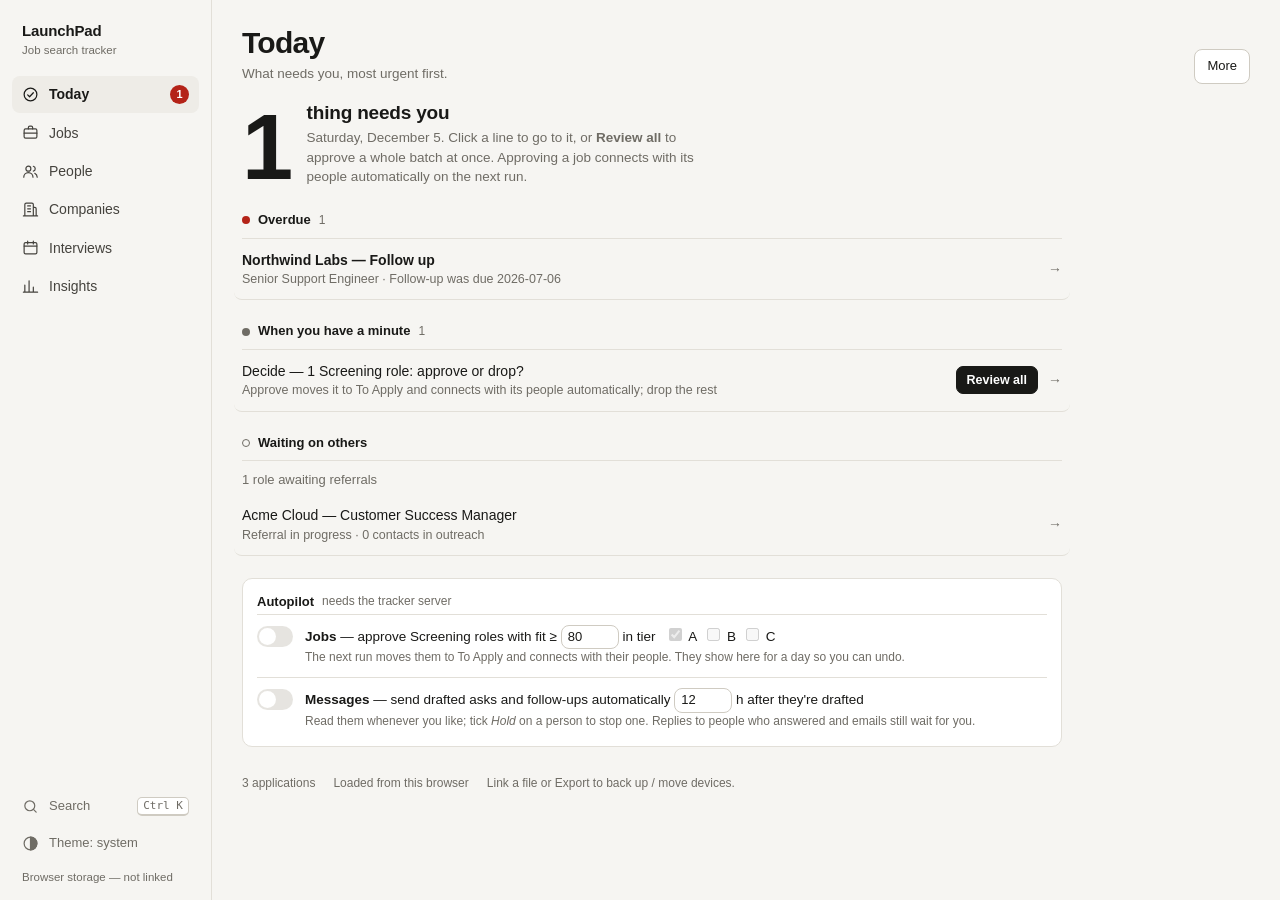
==== commit b0480d81: "Draw each screen once, from complete data; keep no jobs or people in the browser when a server is pr" ====
--- a/LaunchPad App/index.html
+++ b/LaunchPad App/index.html
@@ -193,6 +193,8 @@
 const HIDDEN=['Rejected','Withdrawn','Ghosted',"Won't Apply"];
 const today=new Date().toISOString().slice(0,10);
 // Closed cards get a dateClosed (cleanup.py archives them 30 days later); reopening clears it.
+// The statuses above and the two stamps below must match jobs_store.py (STATUSES, stamp), which
+// the skills use; the page keeps its own copy so the tracker also works with no server.
 function stampClosed(a){if(!a)return;
   if(HIDDEN.includes(a.status)){if(!a.dateClosed)a.dateClosed=today;}
   else{delete a.dateClosed;delete a.autoClosed;}}
@@ -234,10 +236,21 @@
   else{state.apps=structuredClone(SEED);}
   state.apps.forEach(a=>{if(!a.id)a.id=uid();});
 }
-function cacheLocal(){try{localStorage.setItem(KEY,JSON.stringify(state.apps));}catch(e){}}
+// The browser copy is the data only when there is no server. With one, the server's copy is
+// the only one: nothing is read from or kept in the browser, so a stale copy is never shown
+// and nothing stays behind on a shared computer.
+function cacheLocal(){if(serverMode)return;try{localStorage.setItem(KEY,JSON.stringify(state.apps));}catch(e){}}
+function dropBrowserCopy(){try{localStorage.removeItem(KEY);}catch(e){}}
+// False until everything the screens count from has arrived (jobs, people, Autopilot), so each
+// screen is drawn once from complete data and never from a partial first guess.
+let loaded=false;
+const VIEWS=['ymove','board','table','people','companies','interviews','insights'];
+function renderLoading(){document.getElementById('kpis').innerHTML='';document.getElementById('dmn').textContent='';
+  VIEWS.forEach(id=>{document.getElementById(id).innerHTML='<div class="loading" role="status">Loading your tracker…</div>';});}
+function markLoaded(){if(loaded)return;loaded=true;initFilters();stamp();render();updateFileStatus();}
 let jobsSavedAt=null; // shown in the footer; only a real save updates it
 function save(){cacheLocal();jobsSavedAt=new Date();stamp();if(serverMode){persistServer();}else{persistFile();}}
-function stamp(){const f=document.getElementById('foot');const n=state.apps.length;
+function stamp(){const f=document.getElementById('foot');if(!loaded){f.innerHTML='';return;}const n=state.apps.length;
   const target=serverMode?'data.json':usingFile&&fileHandle?fileHandle.name:'this browser';
   const where=jobsSavedAt?`Saved to ${target} · ${jobsSavedAt.toLocaleString()}`:`Loaded from ${target}`;
   const tip=serverMode?'Server owns the file · rolling backups in Data/backups/.':usingFile?'Backed by a file on disk.':'Link a file or Export to back up / move devices.';
@@ -263,7 +276,7 @@
     serverLoadError='';
     dataRevision=r.headers.get('X-Data-Revision')||'';
     serverMode=true;state.apps=data;state.apps.forEach(a=>{if(!a.id)a.id=uid();});
-    cacheLocal();loadAutopilot();return true;
+    dropBrowserCopy();window.autopilotReady=loadAutopilot();return true;
   }catch(e){return false;}
 }
 async function persistServer(){
@@ -284,7 +297,7 @@
     if(j.revision)dataRevision=j.revision;
     if(j.syncWarning)toast('⚠ Saved here, but not yet to GitHub — it will retry on the next save.');
   }catch(e){
-    toast('⚠ Save to data.json failed — edits are cached in this browser only. Is the tracker server running?');
+    toast('⚠ Save to data.json failed — this change is only in this open page and will be lost on reload. Is the tracker server running?',6000);
   }
   srvWriting=false;
   if(srvPending){srvPending=false;persistServer();}
@@ -658,6 +671,7 @@
 function sortBy(k){if(sortKey===k)sortDir*=-1;else{sortKey=k;sortDir=1;}render();}
 
 function render(){
+  if(!loaded){renderLoading();return;}
   const list=visible(state.apps);
   kpis(state.apps);
   ymCounts();
@@ -784,6 +798,7 @@
 /* ---------- edit modal ---------- */
 function fillStatusSelect(){document.getElementById('f_status').innerHTML=ALL_STATUSES.map(s=>`<option>${s}</option>`).join('');}
 function openEdit(id){
+  if(!loaded)return; // nothing to add to until the data has arrived
   editFrom=id&&window.Screens&&Screens.jobId()===id?id:null;if(window.Screens)Screens.closeJob();
   editingId=id;
   const a=id?state.apps.find(x=>x.id===id):{};
@@ -850,7 +865,6 @@
 document.getElementById('btnMore').addEventListener('click',e=>{e.stopPropagation();document.getElementById('moremenu').classList.toggle('show');});
 document.addEventListener('click',()=>document.getElementById('moremenu').classList.remove('show'));
 fillStatusSelect();
-load();
 loadColPrefs();
 initFilters();
 readHash();
@@ -861,7 +875,7 @@
 document.addEventListener('click',e=>{if(!e.target.closest('#colwrap'))document.getElementById('colmenu').classList.remove('show');});
 /* The server is there but the data didn't load: show that plainly instead of demo rows. */
 function showLoadError(){
-  state.apps=[];render();
+  loaded=true;state.apps=[];render();
   const chip=document.getElementById('filestat');chip.textContent='⚠ data.json · not loaded';chip.className='filechip warn';
   const w=document.createElement('div');w.id='loadwarn';
   w.className='banner';
@@ -869,10 +883,12 @@
     '. Nothing shown here is your data, and changes will not be saved. <button class="btn" onclick="location.reload()">Reload</button>';
   document.querySelector('.controls').before(w);
 }
+// With a server, the first draw waits for people and Autopilot too (see the last script on
+// this page). With none, the browser's own copy is the data.
 window.syncReady=initServerSync().then(ok=>{
-  if(ok){initFilters();stamp();render();updateFileStatus();}
-  else if(serverLoadError){showLoadError();}
-  else{initFileSync();}
+  if(ok)return ok;
+  if(serverLoadError){showLoadError();}
+  else{load();initFileSync();}
   return ok;
 });
 </script>
@@ -883,5 +899,7 @@
 <script src="companies.js"></script>
 <script src="interviews.js"></script>
 <script src="screens.js"></script>
+<script>/* Every script has run: draw once jobs, people and Autopilot have all arrived. */
+window.syncReady.then(()=>Promise.all([window.peopleReady,window.autopilotReady]).catch(()=>{})).then(markLoaded);</script>
 </body>
 </html>
--- a/LaunchPad App/app.css
+++ b/LaunchPad App/app.css
@@ -32,6 +32,7 @@
 button,input,select,textarea{font:inherit;color:inherit}
 :focus-visible{outline:2px solid var(--focus);outline-offset:2px}
 .hidden{display:none!important}
+.loading{color:var(--muted);padding:28px 2px;font-size:14px}
 .spacer{flex:1}
 code{font-family:ui-monospace,SFMono-Regular,Menlo,monospace;font-size:.92em;background:var(--sunk);padding:1px 5px;border-radius:5px}
 kbd{font-family:ui-monospace,SFMono-Regular,Menlo,monospace;font-size:11px;color:var(--muted);border:1px solid var(--line2);border-bottom-width:2px;border-radius:5px;padding:0 5px;background:var(--surface)}
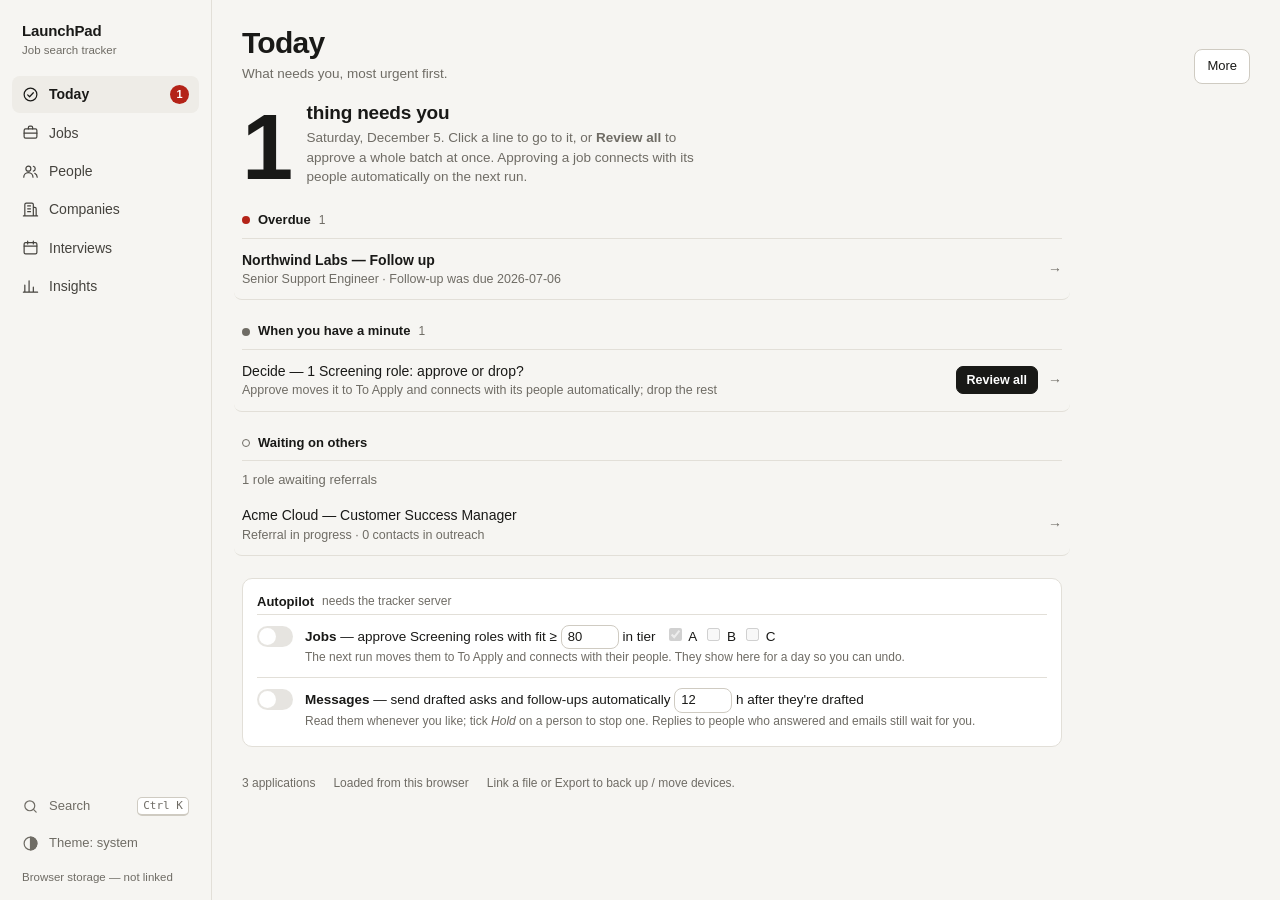
==== commit d468a2c2: "Wait out a waking server: retry loads and saves for about 90 seconds A free host sleeps when idle an" ====
--- a/LaunchPad App/index.html
+++ b/LaunchPad App/index.html
@@ -9,6 +9,7 @@
 <link rel="stylesheet" href="app.css">
 </head>
 <body>
+<div id="wakemsg" class="wakemsg" role="status" hidden>Waking the server. This can take up to a minute; nothing is lost.</div>
 <div class="app">
 <nav class="rail" aria-label="Screens">
   <div class="brand">LaunchPad<small>Job search tracker</small></div>
@@ -117,6 +118,29 @@
   const nativeFetch=window.fetch.bind(window);
   window.fetch=(url,opts)=>nativeFetch(typeof url==='string'&&!/^[a-z][a-z0-9+.-]*:/i.test(url)&&!url.startsWith('/')?base+url:url,opts);
 })();
+/* A hosted server may be asleep and take up to a minute to wake. While it does, a request
+   fails or comes back 502/503/504. Every request for data therefore goes through serverFetch,
+   which keeps trying for about 90 seconds and shows that it is waiting, so a load or a save
+   made during that minute still goes through. It works the same against a local server, where
+   it simply succeeds the first time. Anything else (200, 401, 404, 409…) is returned at once. */
+const WAKE_STATUSES=[502,503,504];
+let wakeWaiters=0;
+function showWaking(on){wakeWaiters=Math.max(0,wakeWaiters+(on?1:-1));
+  const el=document.getElementById('wakemsg');if(el)el.hidden=wakeWaiters===0;}
+async function serverFetch(url,opts,limits){
+  const maxMs=(limits&&limits.maxMs)||90000,netMs=(limits&&limits.netMs)||maxMs;
+  const start=Date.now();let delay=1000,told=false;
+  try{
+    for(;;){
+      let r=null,err=null;
+      try{r=await fetch(url,opts);}catch(e){err=e;}
+      if(r&&!WAKE_STATUSES.includes(r.status))return r;
+      if(Date.now()-start+delay>(r?maxMs:netMs)){if(r)return r;throw err;}
+      if(!told){told=true;showWaking(true);}
+      await new Promise(res=>setTimeout(res,delay));delay=Math.min(Math.round(delay*1.6),8000);
+    }
+  }finally{if(told)showWaking(false);}
+}
 const SEED = [
   {
     "id": "demo-1",
@@ -265,12 +289,15 @@
 let serverLoadError=''; // set when the tracker server is there but our data couldn't be loaded
 async function initServerSync(){
   try{
-    const h=await fetch('health',{cache:'no-store'});if(!h.ok)return false;
+    if(location.protocol==='file:')return false;           // opened as a file: there is no server
+    let h;try{h=await serverFetch('health',{cache:'no-store'},{netMs:12000});}catch(e){return false;}
+    if(WAKE_STATUSES.includes(h.status)){serverLoadError='the server did not wake up (HTTP '+h.status+')';return false;}
+    if(!h.ok)return false;                                   // e.g. 404 on plain file hosting: no tracker server
     const hj=await h.json();if(!hj.ok)return false;
     // From here on a tracker server is definitely there, so a failure is an error to show,
     // never a reason to fall back to the demo rows.
     serverLoadError='could not reach the server';
-    const r=await fetch('data.json',{cache:'no-store'});
+    const r=await serverFetch('data.json',{cache:'no-store'});
     if(!r.ok){serverLoadError=r.status===401?'you are signed out; reload to sign in':'the server answered HTTP '+r.status;return false;}
     const data=await r.json();if(!Array.isArray(data)){serverLoadError='the server sent unexpected data';return false;}
     serverLoadError='';
@@ -284,7 +311,7 @@
   if(srvWriting){srvPending=true;return;}
   srvWriting=true;
   try{
-    const r=await fetch('save',{method:'POST',headers:{'Content-Type':'application/json','X-Base-Revision':dataRevision},body:JSON.stringify(state.apps)});
+    const r=await serverFetch('save',{method:'POST',headers:{'Content-Type':'application/json','X-Base-Revision':dataRevision},body:JSON.stringify(state.apps)});
     const j=await r.json().catch(()=>({}));
     if(r.status===409){
       // Someone else saved first (a Claude run, another tab, or the copy on GitHub).
@@ -305,16 +332,19 @@
 /* Re-read data.json if it changed since we loaded it — on a 409, and when the
    tab comes back into view, so a tab left open picks up a scrub or reply check
    that ran meanwhile (and, on a hosted copy, saves from other devices). */
+let reloadingJobs=false; // one refresh at a time, however often the tab regains focus while the server wakes
 async function reloadFromServer(){
-  if(!serverMode)return;
+  if(!serverMode||reloadingJobs)return;
+  reloadingJobs=true;
   try{
-    const r=await fetch('data.json',{cache:'no-store'});if(!r.ok)return;
+    const r=await serverFetch('data.json',{cache:'no-store'});if(!r.ok)return;
     const rev=r.headers.get('X-Data-Revision')||'';
     if(rev&&rev===dataRevision)return;
     const data=await r.json();if(!Array.isArray(data))return;
     dataRevision=rev;state.apps=data;state.apps.forEach(a=>{if(!a.id)a.id=uid();});
     cacheLocal();initFilters();render();
   }catch(e){}
+  finally{reloadingJobs=false;}
 }
 function maybeReloadJobs(){if(serverMode&&!srvWriting&&!srvPending&&!editingId)reloadFromServer();}
 document.addEventListener('visibilitychange',()=>{if(document.visibilityState==='visible')maybeReloadJobs();});
@@ -463,10 +493,10 @@
 function ymJob(a){return window.YourMove?YourMove.forJob(a,ymContacts(),today,ymDays(),window.AUTOPILOT):null;}
 /* Autopilot switches (Data/autopilot.json via the server). Off until you switch them on. */
 window.AUTOPILOT=null;let apRevision='';
-async function loadAutopilot(){try{const r=await fetch('autopilot.json',{cache:'no-store'});if(!r.ok)return;
+async function loadAutopilot(){try{const r=await serverFetch('autopilot.json',{cache:'no-store'});if(!r.ok)return;
   window.AUTOPILOT=await r.json();apRevision=r.headers.get('X-Autopilot-Revision')||'';render();}catch(e){}}
 async function saveAutopilot(){if(!serverMode||!window.AUTOPILOT)return;
-  try{const r=await fetch('save-autopilot',{method:'POST',headers:{'Content-Type':'application/json','X-Base-Revision':apRevision},body:JSON.stringify(window.AUTOPILOT)});
+  try{const r=await serverFetch('save-autopilot',{method:'POST',headers:{'Content-Type':'application/json','X-Base-Revision':apRevision},body:JSON.stringify(window.AUTOPILOT)});
     const j=await r.json().catch(()=>({}));
     if(r.status===409){await loadAutopilot();toast('Autopilot settings changed elsewhere — reloaded. Please redo your change.');return;}
     if(!r.ok)throw new Error(j.error||('HTTP '+r.status));
--- a/LaunchPad App/app.css
+++ b/LaunchPad App/app.css
@@ -33,6 +33,8 @@
 :focus-visible{outline:2px solid var(--focus);outline-offset:2px}
 .hidden{display:none!important}
 .loading{color:var(--muted);padding:28px 2px;font-size:14px}
+.wakemsg{position:fixed;top:0;left:0;right:0;z-index:90;background:var(--accent);color:var(--on-accent);font-size:13px;text-align:center;padding:7px 14px}
+.wakemsg[hidden]{display:none}
 .spacer{flex:1}
 code{font-family:ui-monospace,SFMono-Regular,Menlo,monospace;font-size:.92em;background:var(--sunk);padding:1px 5px;border-radius:5px}
 kbd{font-family:ui-monospace,SFMono-Regular,Menlo,monospace;font-size:11px;color:var(--muted);border:1px solid var(--line2);border-bottom-width:2px;border-radius:5px;padding:0 5px;background:var(--surface)}
